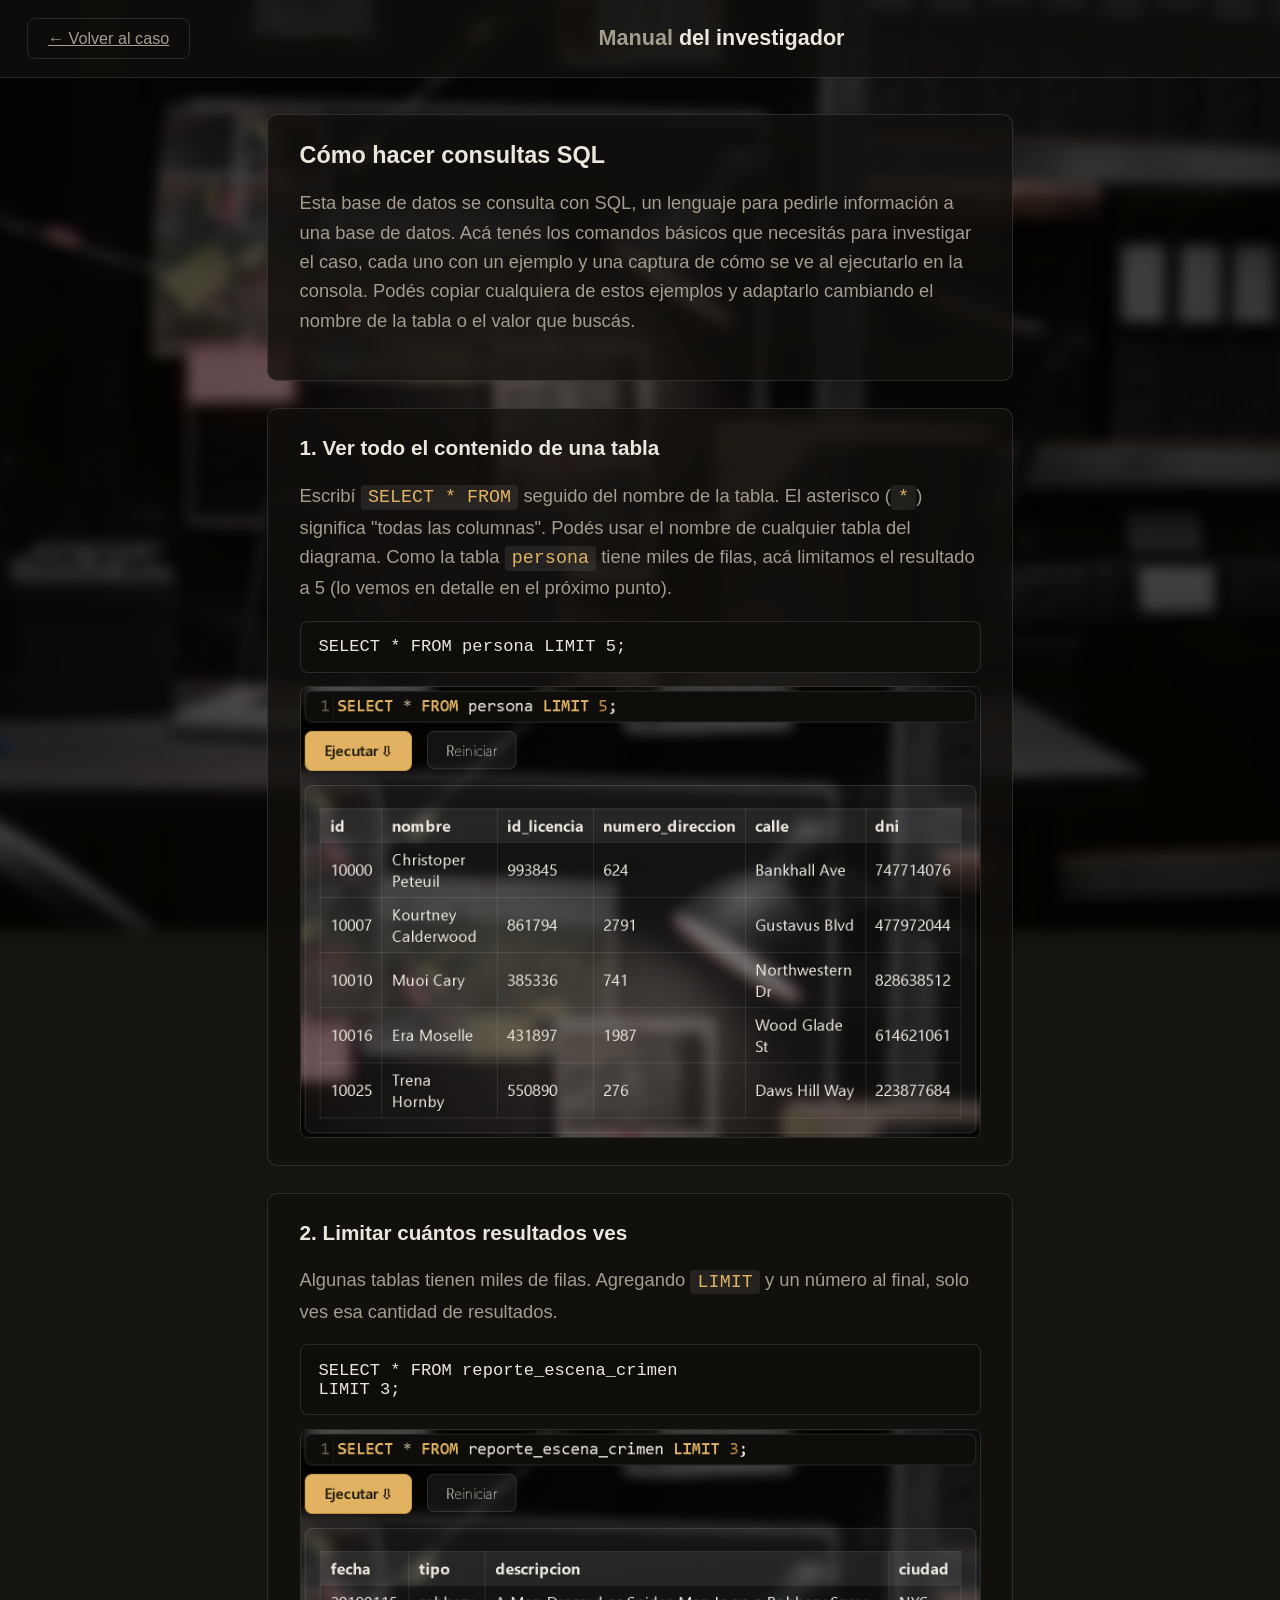
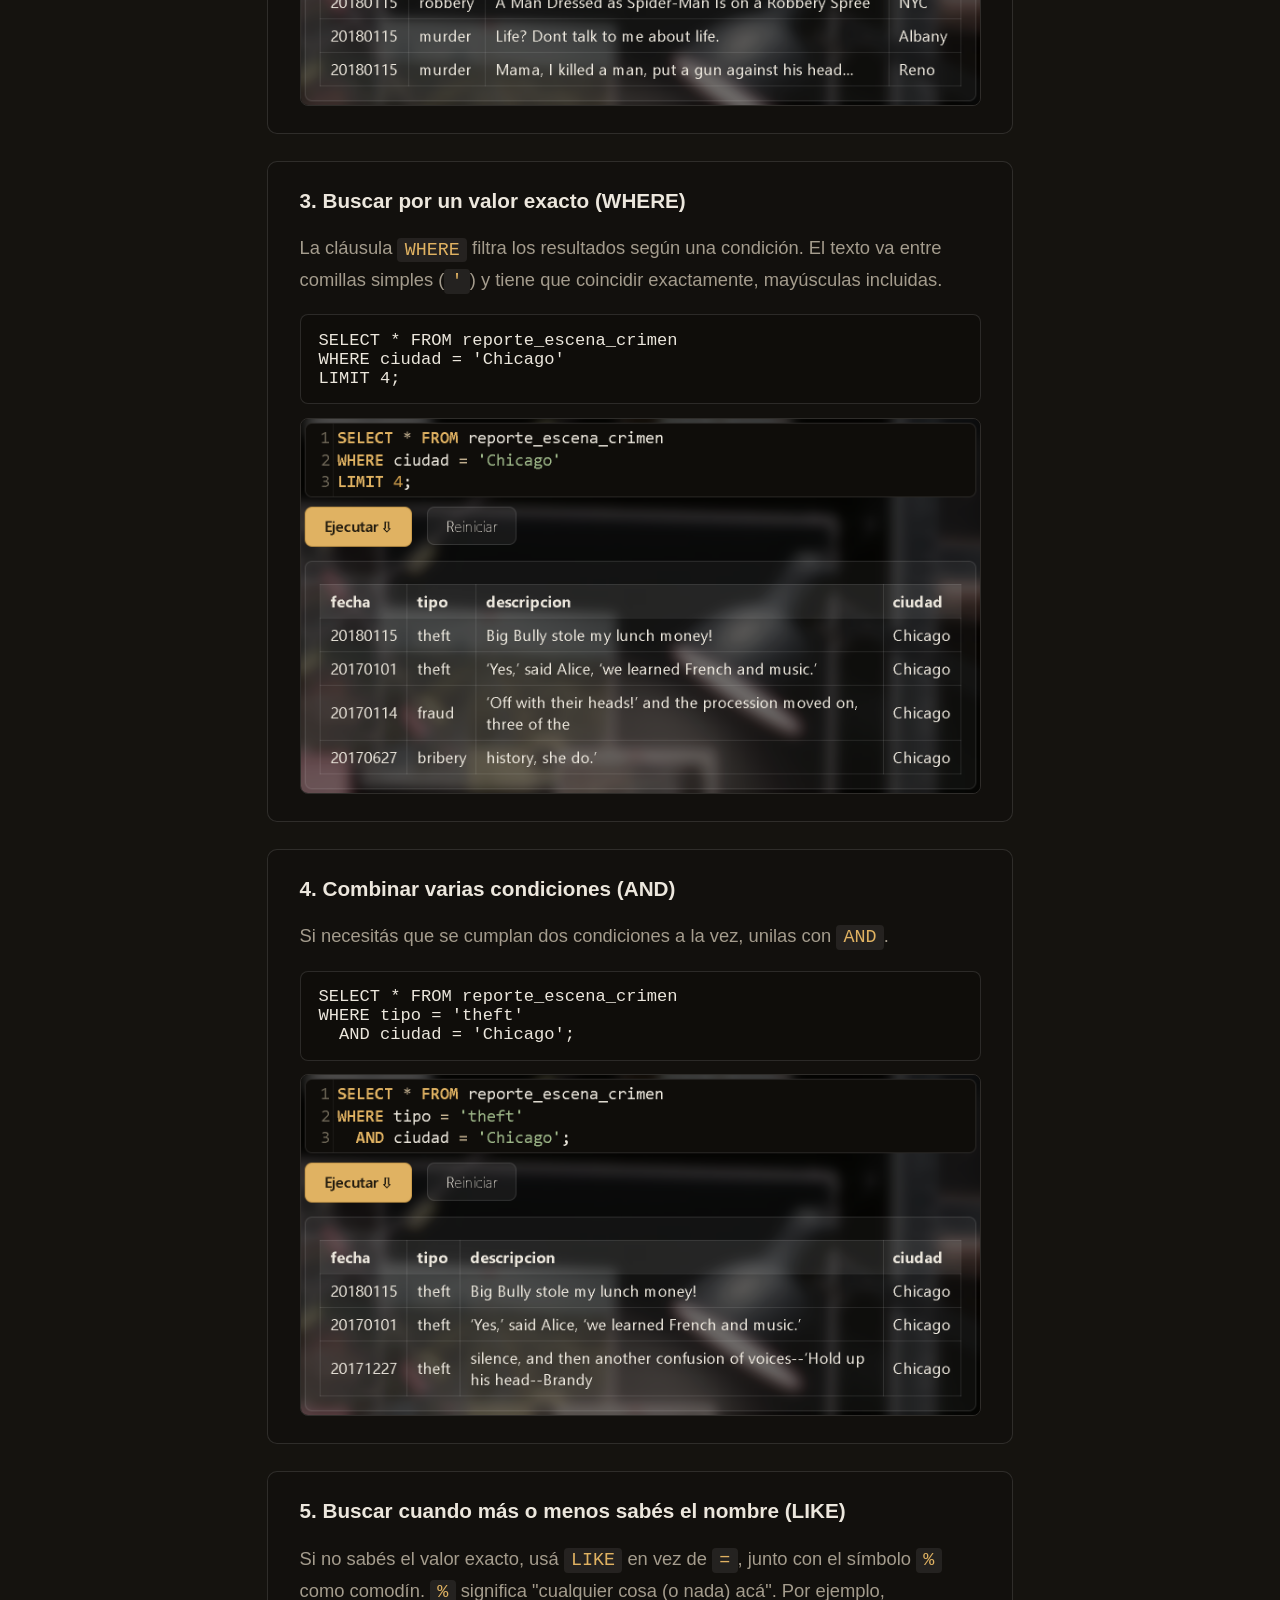
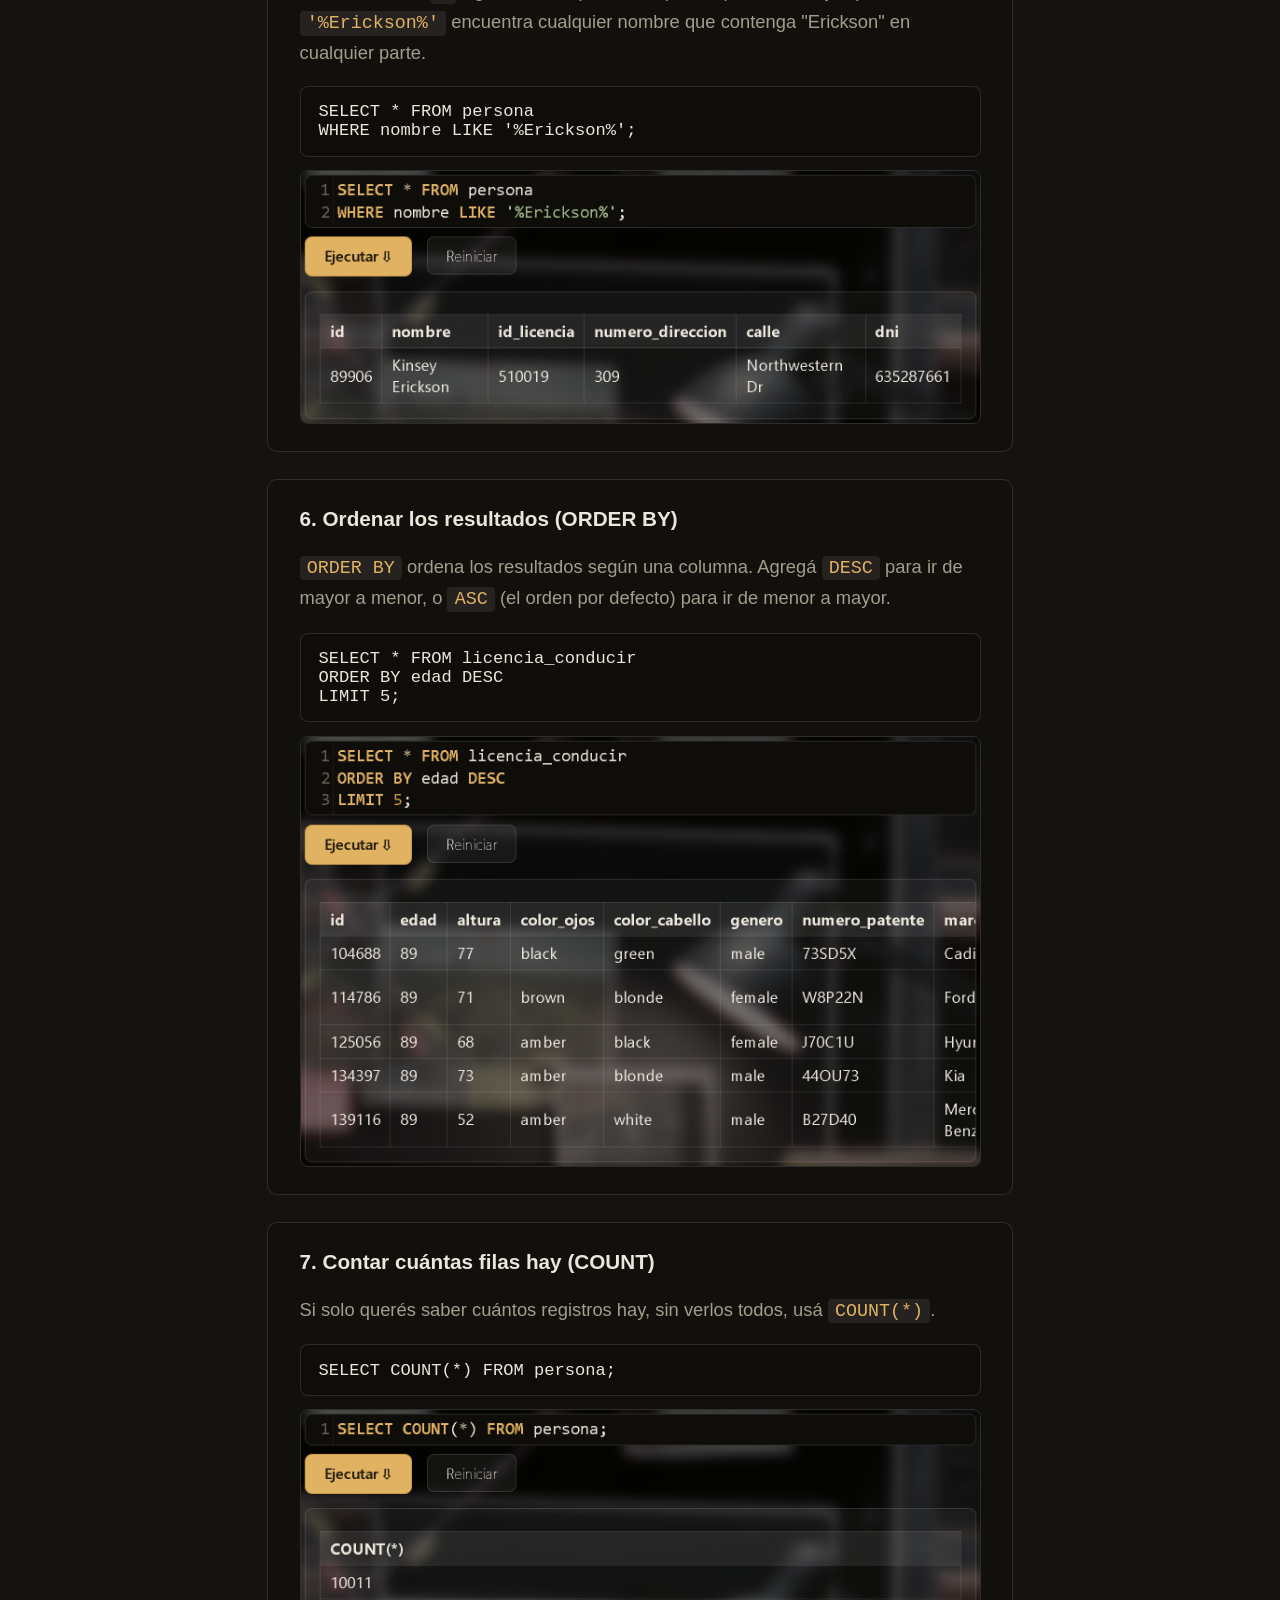
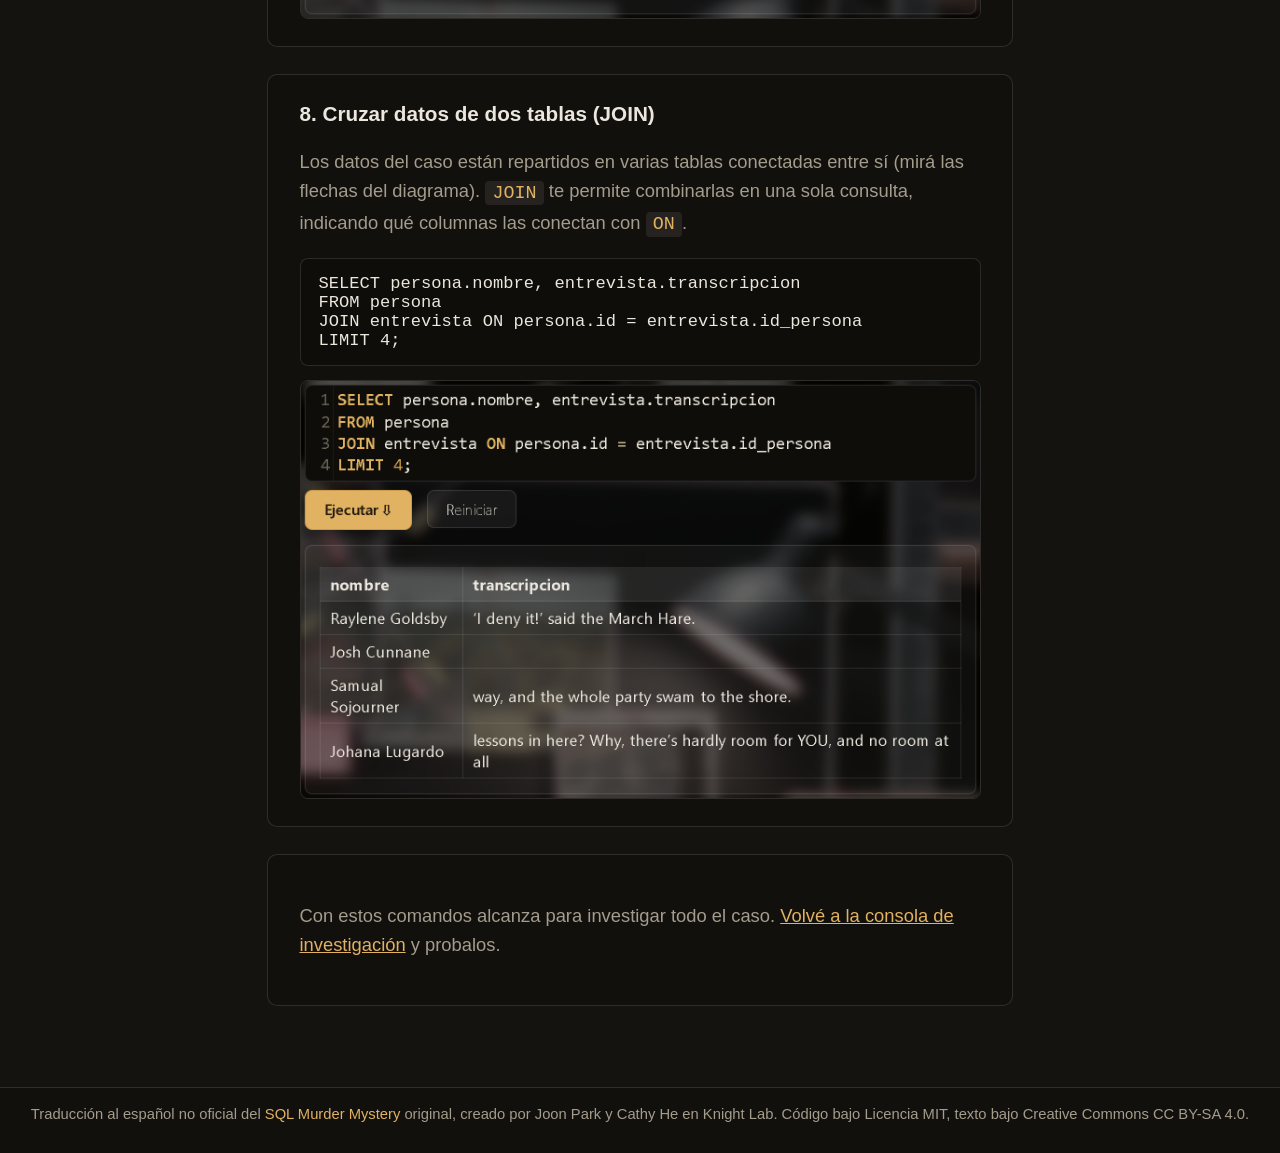
==== manual.html @ 07514778 "Agregar manual del investigador con ejemplos de SQL Nueva pagina manual.html con 8 lecciones basicas" ====
<!DOCTYPE HTML>
<html lang="es">

<head>
    <meta charset="UTF-8">
    <meta name="viewport" content="width=device-width, initial-scale=1">

    <title>Manual del investigador — El Misterio del Asesinato en SQL</title>
    <meta name="description" content="Guía simple de consultas SQL para investigar el caso, con ejemplos y capturas de cada una.">

    <link rel="stylesheet" href="css/main.css" />
    <link rel="stylesheet" href="css/theme.css" />
</head>

<body>

    <header class="case-header">
        <a href="index.html" class="btn btn-ghost">← Volver al caso</a>
        <h1>Manual <span>del investigador</span></h1>
        <span></span>
    </header>

    <main class="manual">
        <section class="manual-intro">
            <h2>Cómo hacer consultas SQL</h2>
            <p>
                Esta base de datos se consulta con SQL, un lenguaje para pedirle información a una base de datos.
                Acá tenés los comandos básicos que necesitás para investigar el caso, cada uno con un ejemplo
                y una captura de cómo se ve al ejecutarlo en la consola. Podés copiar cualquiera de estos
                ejemplos y adaptarlo cambiando el nombre de la tabla o el valor que buscás.
            </p>
        </section>

        <section class="lesson">
            <h3>1. Ver todo el contenido de una tabla</h3>
            <p>Escribí <code>SELECT * FROM</code> seguido del nombre de la tabla. El asterisco (<code>*</code>) significa "todas las columnas". Podés usar el nombre de cualquier tabla del diagrama. Como la tabla <code>persona</code> tiene miles de filas, acá limitamos el resultado a 5 (lo vemos en detalle en el próximo punto).</p>
            <pre class="lesson-code">SELECT * FROM persona LIMIT 5;</pre>
            <img class="lesson-img" src="manual-img/select-all.png" alt="Resultado de SELECT * FROM persona, mostrando todas las columnas de la tabla persona">
        </section>

        <section class="lesson">
            <h3>2. Limitar cuántos resultados ves</h3>
            <p>Algunas tablas tienen miles de filas. Agregando <code>LIMIT</code> y un número al final, solo ves esa cantidad de resultados.</p>
            <pre class="lesson-code">SELECT * FROM reporte_escena_crimen
LIMIT 3;</pre>
            <img class="lesson-img" src="manual-img/limit.png" alt="Resultado de una consulta con LIMIT 3, mostrando solo tres filas">
        </section>

        <section class="lesson">
            <h3>3. Buscar por un valor exacto (WHERE)</h3>
            <p>La cláusula <code>WHERE</code> filtra los resultados según una condición. El texto va entre comillas simples (<code>'</code>) y tiene que coincidir exactamente, mayúsculas incluidas.</p>
            <pre class="lesson-code">SELECT * FROM reporte_escena_crimen
WHERE ciudad = 'Chicago'
LIMIT 4;</pre>
            <img class="lesson-img" src="manual-img/where.png" alt="Resultado de una consulta con WHERE ciudad = 'Chicago'">
        </section>

        <section class="lesson">
            <h3>4. Combinar varias condiciones (AND)</h3>
            <p>Si necesitás que se cumplan dos condiciones a la vez, unilas con <code>AND</code>.</p>
            <pre class="lesson-code">SELECT * FROM reporte_escena_crimen
WHERE tipo = 'theft'
  AND ciudad = 'Chicago';</pre>
            <img class="lesson-img" src="manual-img/and.png" alt="Resultado de una consulta combinando dos condiciones con AND">
        </section>

        <section class="lesson">
            <h3>5. Buscar cuando más o menos sabés el nombre (LIKE)</h3>
            <p>Si no sabés el valor exacto, usá <code>LIKE</code> en vez de <code>=</code>, junto con el símbolo <code>%</code> como comodín. <code>%</code> significa "cualquier cosa (o nada) acá". Por ejemplo, <code>'%Erickson%'</code> encuentra cualquier nombre que contenga "Erickson" en cualquier parte.</p>
            <pre class="lesson-code">SELECT * FROM persona
WHERE nombre LIKE '%Erickson%';</pre>
            <img class="lesson-img" src="manual-img/like.png" alt="Resultado de una búsqueda aproximada con LIKE y el comodín %">
        </section>

        <section class="lesson">
            <h3>6. Ordenar los resultados (ORDER BY)</h3>
            <p><code>ORDER BY</code> ordena los resultados según una columna. Agregá <code>DESC</code> para ir de mayor a menor, o <code>ASC</code> (el orden por defecto) para ir de menor a mayor.</p>
            <pre class="lesson-code">SELECT * FROM licencia_conducir
ORDER BY edad DESC
LIMIT 5;</pre>
            <img class="lesson-img" src="manual-img/orderby.png" alt="Resultado de una consulta ordenada con ORDER BY edad DESC">
        </section>

        <section class="lesson">
            <h3>7. Contar cuántas filas hay (COUNT)</h3>
            <p>Si solo querés saber cuántos registros hay, sin verlos todos, usá <code>COUNT(*)</code>.</p>
            <pre class="lesson-code">SELECT COUNT(*) FROM persona;</pre>
            <img class="lesson-img" src="manual-img/count.png" alt="Resultado de SELECT COUNT(*) FROM persona, mostrando el total de filas">
        </section>

        <section class="lesson">
            <h3>8. Cruzar datos de dos tablas (JOIN)</h3>
            <p>Los datos del caso están repartidos en varias tablas conectadas entre sí (mirá las flechas del diagrama). <code>JOIN</code> te permite combinarlas en una sola consulta, indicando qué columnas las conectan con <code>ON</code>.</p>
            <pre class="lesson-code">SELECT persona.nombre, entrevista.transcripcion
FROM persona
JOIN entrevista ON persona.id = entrevista.id_persona
LIMIT 4;</pre>
            <img class="lesson-img" src="manual-img/join.png" alt="Resultado de un JOIN entre persona y entrevista">
        </section>

        <section class="manual-intro">
            <p>Con estos comandos alcanza para investigar todo el caso. <a href="index.html">Volvé a la consola de investigación</a> y probalos.</p>
        </section>
    </main>

    <footer class="case-footer">
        <span>
            Traducción al español no oficial del <a href="https://github.com/NUKnightLab/sql-mysteries">SQL Murder Mystery</a> original, creado por Joon Park y Cathy He en Knight Lab. Código bajo Licencia MIT, texto bajo Creative Commons CC BY-SA 4.0.
        </span>
    </footer>

</body>

</html>
---- css/main.css ----
/* datatable */

.datatable {
    border: solid 1px grey;
    border-collapse: collapse;
    font-size: 16px;
}

.datatable thead,
td {
    padding: 3px;
    border: solid 1px grey;
}

.datatable thead {
    background: lightgrey;
    font-weight: bold;
}


/* sql quiz component */

sql-quiz .sqlQuizHomeDiv {
    margin: 1em 0em;
    background: #f9f9f9;
    padding: 6px;
    border-radius: 6px;
    font-weight: 200;
}

sql-quiz .sqlQuizTitle {
    font-weight: 700;
}

sql-quiz .sqlQuizDescription {}

sql-quiz .sqlQuizInputArea {
    line-height: 130%;
    min-width: 100%;
}

sql-quiz .sqlQuizInputArea .sqlOption {
    min-width: 100%;
    margin: 0.5em 0em;
}

sql-quiz input[type=checkbox] {
    transform: scale(1.5);
    float: left;
}

sql-quiz .sqlOption .optionText {
    display: table;
}

sql-quiz .sqlOption .hintSpan {
    /*when revealed, display: table-row;*/
    display: none;
    color: blue;
    font-weight: 200;
}

sql-quiz .sqlQuizInputArea input {
    margin-right: 1em;
    background: none;
    border-radius: 4px;
    font-size: 0.8em;
    font-weight: 200;
}

sql-quiz .sqlQuizOutputArea .returnOkay {
    margin-top: 0.5em;
}


/* sql exercise component */

sql-exercise .sqlExHomeDiv {
    margin: 1em 0em;
    font-family: Roboto, sans-serif;
    background: #f9f9f9;
    padding: 6px;
    border-radius: 6px;
}

sql-exercise .sqlExQuestion {
    font-weight: 700;
}

sql-exercise .sqlExComment {
    font-weight: 200;
}

sql-exercise form {
    display: block;
}

sql-exercise .sqlExInputArea {
    line-height: 130%;
    min-width: 100%;
}

sql-exercise .sqlExOutputArea {
    max-width: 52rem;
    overflow: auto;
    background: #f9f9f9;
}

sql-exercise .sqlExOutputArea .returnOkay {
    margin-top: 0.5em;
}

sql-exercise .sqlExOutputArea .returnError {
    margin-top: 0.5em;
    color: red;
}

sql-exercise .CodeMirror {
    margin: 0.5em 0em;
}

sql-exercise .sqlExInputArea input {
    margin-right: 1em;
    background: none;
    border-radius: 4px;
    font-size: 0.8em;
    font-weight: 200;
}

#experienced-schema {
    display: none;
}

#experienced-schema.show {
    display: block;
}
---- css/theme.css ----
/* ==========================================================
   El Misterio del Asesinato en SQL — tema neutro / escritorio
   ========================================================== */

:root {
    --bg: #15130f;
    --panel-bg: rgba(18, 16, 13, 0.78);
    --panel-border: rgba(255, 255, 255, 0.12);
    --accent: #c99a4a;
    --accent-strong: #e0b262;
    --danger: #b5544a;
    --danger-strong: #cf6157;
    --text: #ece7dd;
    --text-dim: #a49c8d;
}

* { box-sizing: border-box; }

html {
    font-size: 18px;
}

html, body {
    margin: 0;
    padding: 0;
    min-height: 100%;
    color: var(--text);
    font-family: -apple-system, "Segoe UI", Roboto, sans-serif;
}

body {
    background: var(--bg);
    position: relative;
}

body::before {
    content: "";
    position: fixed;
    inset: -30px;
    background: url("../desk-bg.jpg") center / cover no-repeat;
    filter: blur(7px) brightness(0.45) saturate(0.9);
    z-index: -1;
}

.hidden { display: none !important; }

/* ---------- Landing ---------- */

#landing {
    min-height: 100vh;
    display: flex;
    align-items: center;
    justify-content: center;
    padding: 3rem 1.25rem;
}

.landing-card {
    max-width: 620px;
    text-align: center;
    background: var(--panel-bg);
    border: 1px solid var(--panel-border);
    border-radius: 14px;
    padding: 2.5rem 2.25rem;
    box-shadow: 0 20px 60px rgba(0, 0, 0, 0.45);
}

.landing-img {
    max-width: 220px;
    width: 100%;
    border-radius: 10px;
    margin-bottom: 1.5rem;
}

.landing-title {
    font-size: 2rem;
    font-weight: 700;
    line-height: 1.3;
    color: var(--text);
    margin: 0 0 0.6rem;
}

.landing-tagline {
    color: var(--accent-strong);
    font-size: 1.15rem;
    margin: 0 0 1.5rem;
}

.landing-text {
    color: var(--text-dim);
    line-height: 1.65;
    margin: 0 0 2rem;
    font-size: 1.05rem;
}

.landing-text strong {
    color: var(--text);
    font-weight: 600;
}

.landing-manual-link {
    margin: 1rem 0 0;
    font-size: 0.9rem;
}

.landing-manual-link a {
    color: var(--text-dim);
}

.landing-manual-link a:hover {
    color: var(--accent-strong);
}

/* ---------- Buttons ---------- */

.btn {
    font-family: inherit;
    font-size: 1rem;
    background: rgba(255, 255, 255, 0.06);
    border: 1px solid var(--panel-border);
    color: var(--text);
    padding: 0.7rem 1.4rem;
    border-radius: 8px;
    cursor: pointer;
    transition: background 0.15s ease, border-color 0.15s ease;
}

.btn:hover {
    background: rgba(255, 255, 255, 0.11);
    border-color: rgba(255, 255, 255, 0.25);
}

.btn-primary {
    background: var(--accent);
    border-color: var(--accent);
    color: #211a0e;
    font-weight: 600;
}

.btn-primary:hover {
    background: var(--accent-strong);
    border-color: var(--accent-strong);
}

.btn-danger {
    background: var(--danger);
    border-color: var(--danger);
    color: #241110;
    font-weight: 600;
}

.btn-danger:hover {
    background: var(--danger-strong);
    border-color: var(--danger-strong);
}

.btn-ghost {
    background: transparent;
    color: var(--text-dim);
}

.btn-ghost:hover {
    color: var(--text);
    background: rgba(255, 255, 255, 0.06);
}

.btn:disabled {
    opacity: 0.45;
    cursor: not-allowed;
}

/* ---------- Workspace layout ---------- */

#workspace {
    display: flex;
    flex-direction: column;
    min-height: 100vh;
}

.case-header {
    display: flex;
    align-items: center;
    justify-content: space-between;
    gap: 1rem;
    flex-wrap: wrap;
    padding: 1rem 1.5rem;
    background: var(--panel-bg);
    border-bottom: 1px solid var(--panel-border);
}

.case-header h1 {
    font-size: 1.2rem;
    font-weight: 600;
    color: var(--text-dim);
    margin: 0;
}

.case-header h1 span {
    color: var(--text);
}

.case-header .btn {
    padding: 0.55rem 1.1rem;
    font-size: 0.9rem;
}

.case-header-actions {
    display: flex;
    gap: 0.75rem;
    flex-wrap: wrap;
}

/* ---------- Two-panel layout: diagram + query console ---------- */

.panels {
    flex: 1;
    display: flex;
    align-items: stretch;
    gap: 1.25rem;
    padding: 1.25rem 1.5rem;
    min-height: 0;
}

.panel {
    background: var(--panel-bg);
    border: 1px solid var(--panel-border);
    border-radius: 10px;
    padding: 1.25rem;
    display: flex;
    flex-direction: column;
    min-height: 0;
}

.db-panel h2,
.db-panel .panel-hint {
    text-shadow: 0 1px 4px rgba(0, 0, 0, 0.8);
}

.panel h2 {
    font-size: 1.05rem;
    font-weight: 600;
    color: var(--text);
    margin: 0 0 0.5rem;
}

.panel-hint {
    color: var(--text-dim);
    font-size: 0.9rem;
    margin: 0 0 0.85rem;
}

.db-panel {
    display: flex;
    flex-direction: column;
    min-height: 0;
    flex: 1.15;
    min-width: 0;
    padding: 0.25rem 0;
}

.query-panel {
    flex: 1;
    min-width: 0;
    overflow-y: auto;
}

.diagram-scroll {
    flex: 1;
    min-height: 0;
    overflow: auto;
    border-radius: 8px;
    background: #ffffff;
}

#schema-diagram {
    display: block;
    min-width: 820px;
    width: 100%;
    height: auto;
}

.loading {
    color: var(--text-dim);
    font-size: 0.9rem;
}

/* ---------- sql-exercise component overrides ---------- */

sql-exercise .sqlExHomeDiv {
    background: transparent;
    padding: 0;
    margin: 0;
    font-family: inherit;
}

sql-exercise .sqlExComment {
    color: var(--text-dim);
    font-size: 0.92rem;
}

sql-exercise .sqlExOutputArea {
    background: rgba(255, 255, 255, 0.04);
    border: 1px solid var(--panel-border);
    border-radius: 8px;
    padding: 0.85rem;
    margin-top: 0.85rem;
    max-width: 100%;
    font-size: 0.95rem;
    color: var(--text);
}

sql-exercise .sqlExOutputArea .returnOkay { color: var(--text); }
sql-exercise .sqlExOutputArea .returnError { color: var(--danger-strong); }

sql-exercise .sqlExInputArea input[type="submit"],
sql-exercise .sqlExInputArea input[type="button"] {
    font-family: inherit;
    background: rgba(255, 255, 255, 0.06);
    border: 1px solid var(--panel-border);
    color: var(--text);
    padding: 0.5rem 1.1rem;
    border-radius: 8px;
    cursor: pointer;
    font-size: 0.9rem;
}

sql-exercise .sqlExInputArea input[type="submit"] {
    background: var(--accent);
    border-color: var(--accent);
    color: #211a0e;
    font-weight: 600;
}

sql-exercise .sqlExInputArea input[type="submit"]:hover {
    background: var(--accent-strong);
}

sql-exercise .sqlExInputArea input[type="button"]:hover {
    background: rgba(255, 255, 255, 0.11);
}

sql-exercise .sqlExInputArea input:disabled {
    opacity: 0.4;
    cursor: not-allowed;
}

/* ---------- data tables ---------- */

.datatable {
    border-color: rgba(255, 255, 255, 0.15);
    font-size: 0.92rem;
    color: var(--text);
    border-collapse: collapse;
    width: 100%;
}

.datatable thead {
    background: rgba(255, 255, 255, 0.08);
    color: var(--text);
}

.datatable td, .datatable th {
    border-color: rgba(255, 255, 255, 0.1);
    padding: 6px 10px;
}

/* ---------- CodeMirror theme ---------- */

.cm-s-neon.CodeMirror {
    background: #0f0d0a;
    color: #ece7dd;
    border: 1px solid var(--panel-border);
    border-radius: 8px;
    font-size: 1.02rem;
}

.cm-s-neon .CodeMirror-gutters {
    background: #0f0d0a;
    border-right: 1px solid rgba(255, 255, 255, 0.06);
}

.cm-s-neon .CodeMirror-linenumber { color: #6b6455; }
.cm-s-neon .CodeMirror-cursor { border-left: 1px solid var(--accent); }
.cm-s-neon div.CodeMirror-selected { background: rgba(201, 154, 74, 0.2); }
.cm-s-neon span.cm-keyword { color: var(--accent-strong); font-weight: bold; }
.cm-s-neon span.cm-string { color: #9fb98a; }
.cm-s-neon span.cm-number, .cm-s-neon span.cm-atom { color: #c99a4a; }
.cm-s-neon span.cm-builtin { color: #cbb896; }
.cm-s-neon span.cm-variable { color: #ece7dd; }
.cm-s-neon span.cm-comment { color: #6b6455; font-style: italic; }
.cm-s-neon span.cm-operator { color: #cbb896; }
.cm-s-neon .CodeMirror-activeline-background { background: rgba(255, 255, 255, 0.04); }
.cm-s-neon .CodeMirror-matchingbracket { outline: 1px solid var(--accent); color: var(--accent) !important; }

/* ---------- Accusation modal ---------- */

.modal-overlay {
    position: fixed;
    inset: 0;
    background: rgba(0, 0, 0, 0.6);
    display: flex;
    align-items: center;
    justify-content: center;
    z-index: 1000;
    padding: 1rem;
}

.modal-box {
    position: relative;
    background: var(--panel-bg);
    border: 1px solid var(--panel-border);
    border-radius: 12px;
    padding: 2.25rem;
    max-width: 460px;
    width: 100%;
    max-height: 90vh;
    overflow-y: auto;
    box-shadow: 0 20px 60px rgba(0, 0, 0, 0.5);
}

@keyframes twistShake {
    0% { transform: translateX(0); }
    20% { transform: translateX(-6px); }
    40% { transform: translateX(5px); }
    60% { transform: translateX(-4px); }
    80% { transform: translateX(2px); }
    100% { transform: translateX(0); }
}

.modal-box.twist-flash {
    animation: twistShake 0.5s ease;
    border-color: var(--accent);
}

.modal-box h2 {
    color: var(--text);
    font-size: 1.5rem;
    margin-top: 0;
}

.modal-box p {
    color: var(--text-dim);
    font-size: 1.05rem;
    line-height: 1.5;
}

.modal-close {
    position: absolute;
    top: 0.85rem;
    right: 0.85rem;
    background: none;
    border: none;
    color: var(--text-dim);
    font-size: 1.3rem;
    cursor: pointer;
}

.modal-close:hover { color: var(--text); }

#accuse-input {
    width: 100%;
    background: rgba(255, 255, 255, 0.05);
    border: 1px solid var(--panel-border);
    color: var(--text);
    padding: 0.65rem 0.8rem;
    border-radius: 8px;
    font-family: inherit;
    font-size: 1.05rem;
    margin-bottom: 1rem;
}

#accuse-input:focus {
    outline: none;
    border-color: var(--accent);
}

#accuse-result { margin-top: 1.25rem; text-align: center; font-size: 1.15rem; line-height: 1.5; }

.case-closed {
    font-weight: 700;
    font-size: 1.7rem;
    color: var(--danger-strong);
    letter-spacing: 2px;
    transform: rotate(-3deg);
    border: 3px solid var(--danger-strong);
    display: inline-block;
    padding: 0.25rem 0.85rem;
    border-radius: 6px;
    margin-bottom: 0.75rem;
}

.accuse-echo { color: var(--text); margin-bottom: 0.5rem; }
.accuse-echo strong { color: var(--accent-strong); }
.accuse-note { color: var(--text-dim); font-size: 0.92rem; }
.accuse-warning { color: var(--danger-strong); font-size: 1.1rem; }
.accuse-success { color: var(--accent-strong); font-size: 1.1rem; margin-bottom: 0.5rem; }

.lives {
    text-align: center;
    font-size: 1.4rem;
    letter-spacing: 0.5rem;
    margin: 0 0 1rem;
    color: var(--panel-border);
}

.lives .life-on { color: var(--danger-strong); }
.lives .life-off { color: rgba(255, 255, 255, 0.18); }

#accuse-reset { width: 100%; margin-top: 0.75rem; }

/* ---------- Footer ---------- */

.case-footer {
    padding: 1rem 1.5rem 1.75rem;
    text-align: center;
    color: var(--text-dim);
    font-size: 0.82rem;
    background: var(--panel-bg);
    border-top: 1px solid var(--panel-border);
}

.case-footer a { color: var(--accent-strong); text-decoration: none; }
.case-footer a:hover { text-decoration: underline; }

/* ---------- Manual page ---------- */

.manual {
    max-width: 800px;
    margin: 0 auto;
    padding: 2rem 1.5rem 3rem;
}

.manual-intro {
    background: var(--panel-bg);
    border: 1px solid var(--panel-border);
    border-radius: 10px;
    padding: 1.5rem 1.75rem;
    margin-bottom: 1.5rem;
}

.manual-intro h2 {
    margin-top: 0;
    font-size: 1.3rem;
}

.manual-intro p, .lesson p {
    color: var(--text-dim);
    line-height: 1.6;
    font-size: 1.02rem;
}

.manual-intro a, .lesson a {
    color: var(--accent-strong);
}

.lesson {
    background: var(--panel-bg);
    border: 1px solid var(--panel-border);
    border-radius: 10px;
    padding: 1.5rem 1.75rem;
    margin-bottom: 1.5rem;
}

.lesson h3 {
    margin-top: 0;
    font-size: 1.15rem;
    color: var(--text);
}

.lesson code {
    background: rgba(255, 255, 255, 0.08);
    padding: 0.1rem 0.4rem;
    border-radius: 4px;
    font-family: "Courier New", monospace;
    color: var(--accent-strong);
}

.lesson-code {
    background: #0f0d0a;
    border: 1px solid var(--panel-border);
    border-radius: 8px;
    padding: 0.85rem 1rem;
    font-family: "Courier New", monospace;
    font-size: 0.95rem;
    color: var(--text);
    overflow-x: auto;
    margin: 0.75rem 0;
}

.lesson-img {
    display: block;
    width: 100%;
    border-radius: 8px;
    border: 1px solid var(--panel-border);
    margin-top: 0.75rem;
}

/* ---------- Responsive ---------- */

@media (max-width: 860px) {
    .landing-title { font-size: 1.5rem; }
    .case-header { justify-content: center; text-align: center; }
    .panels { flex-direction: column; }
    .db-panel { flex: none; height: 45vh; }
    .query-panel { flex: none; }
}
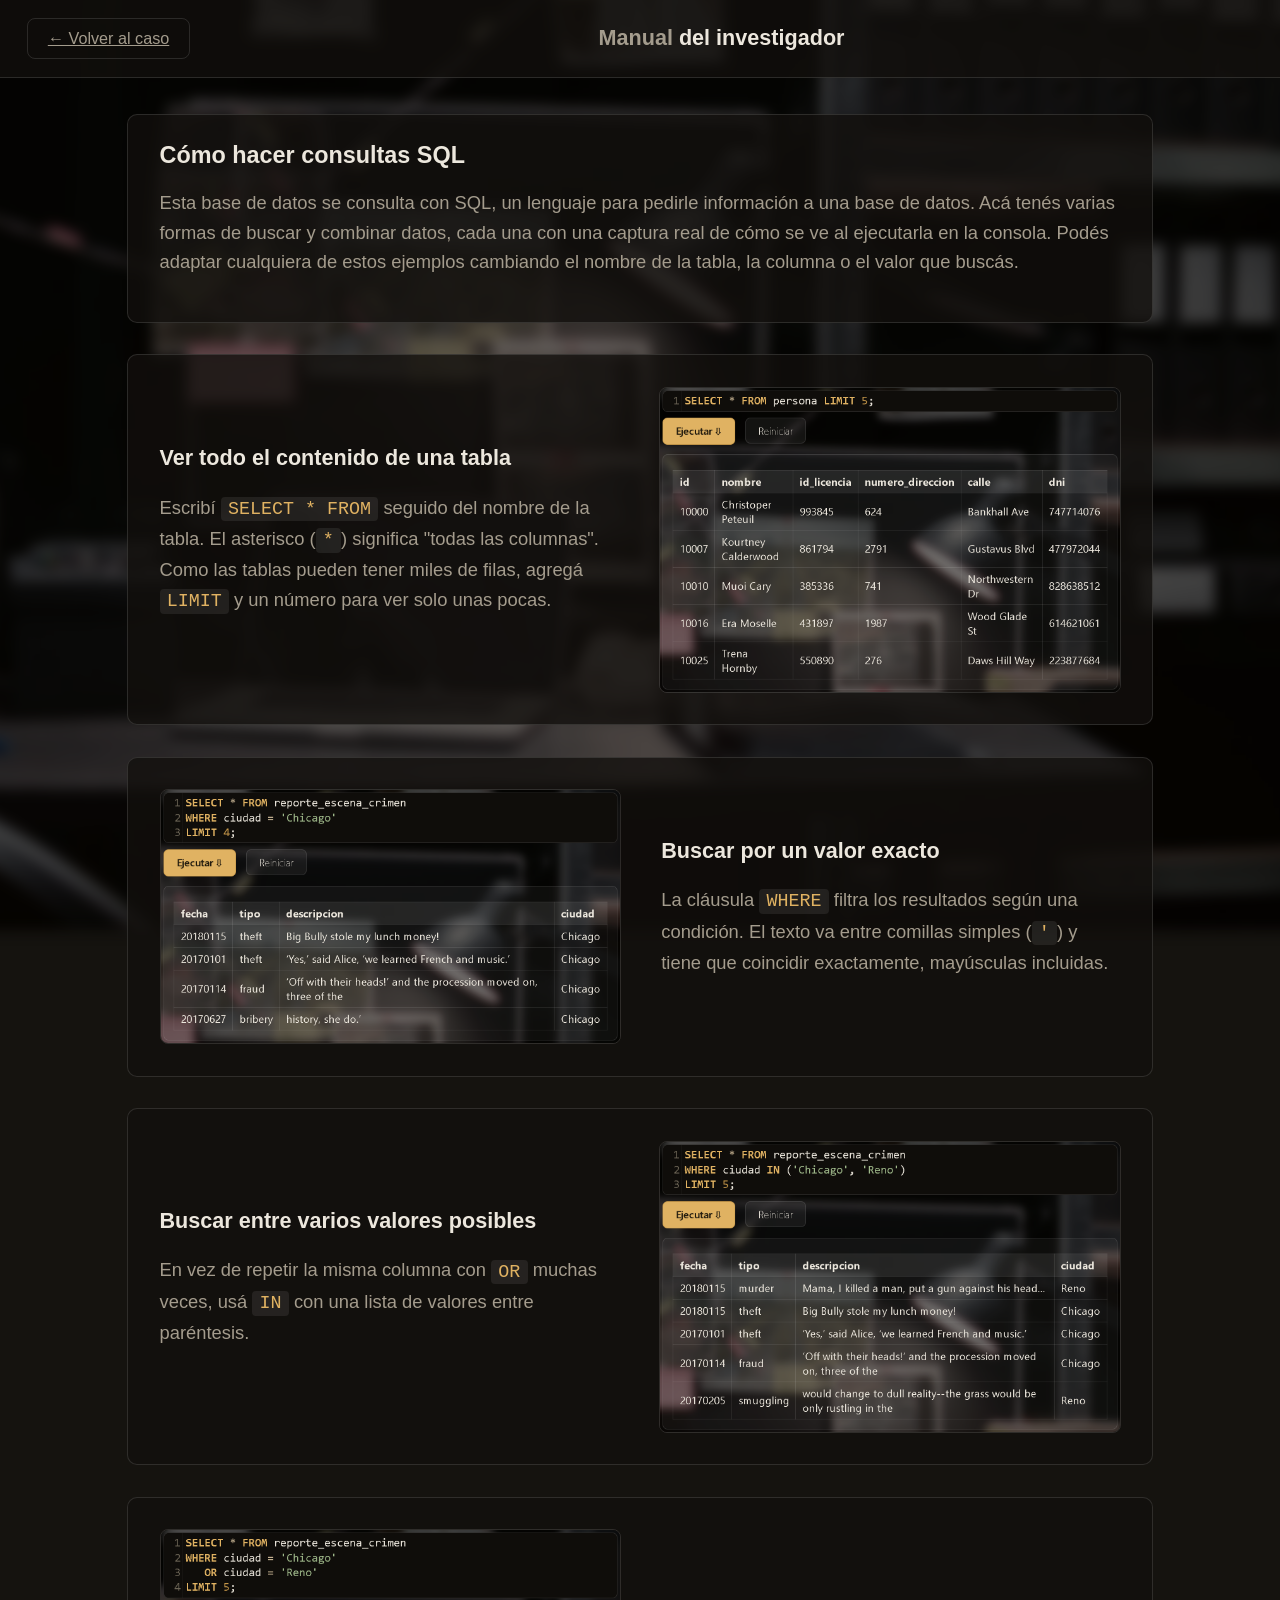
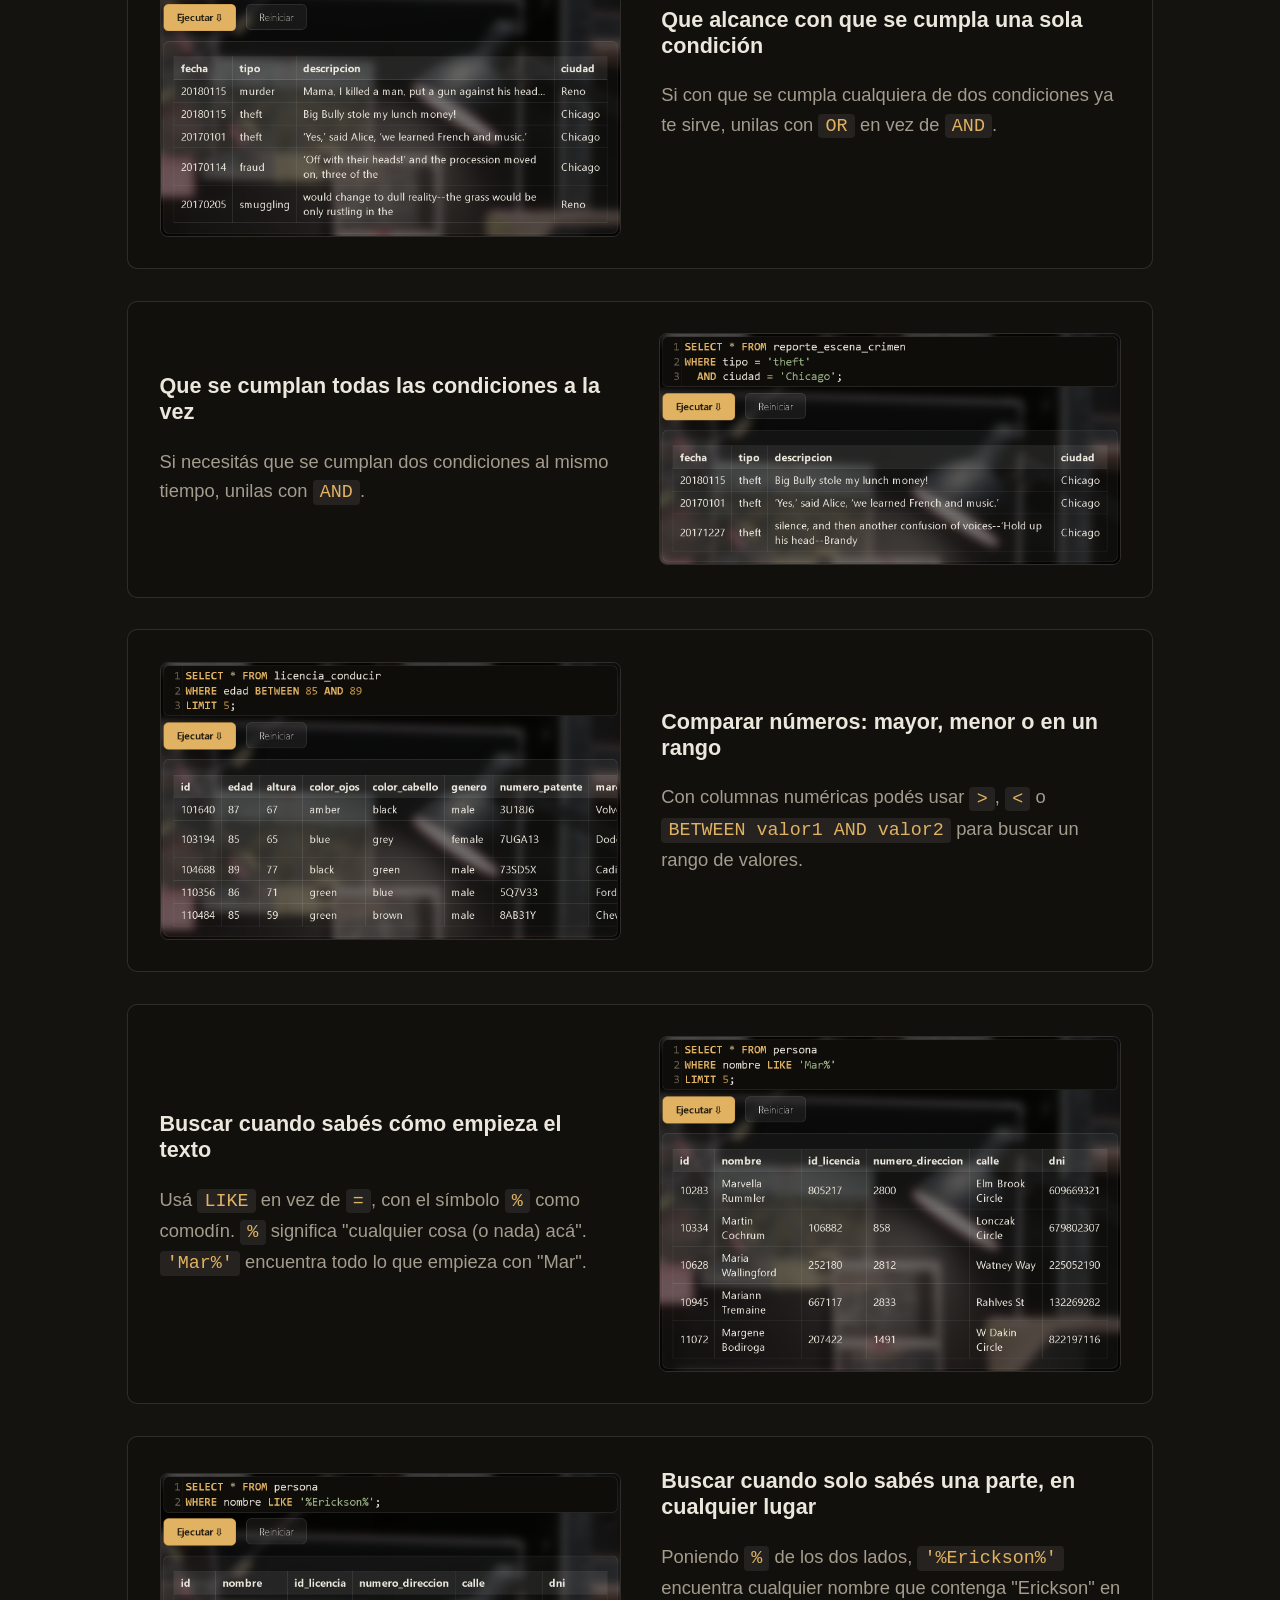
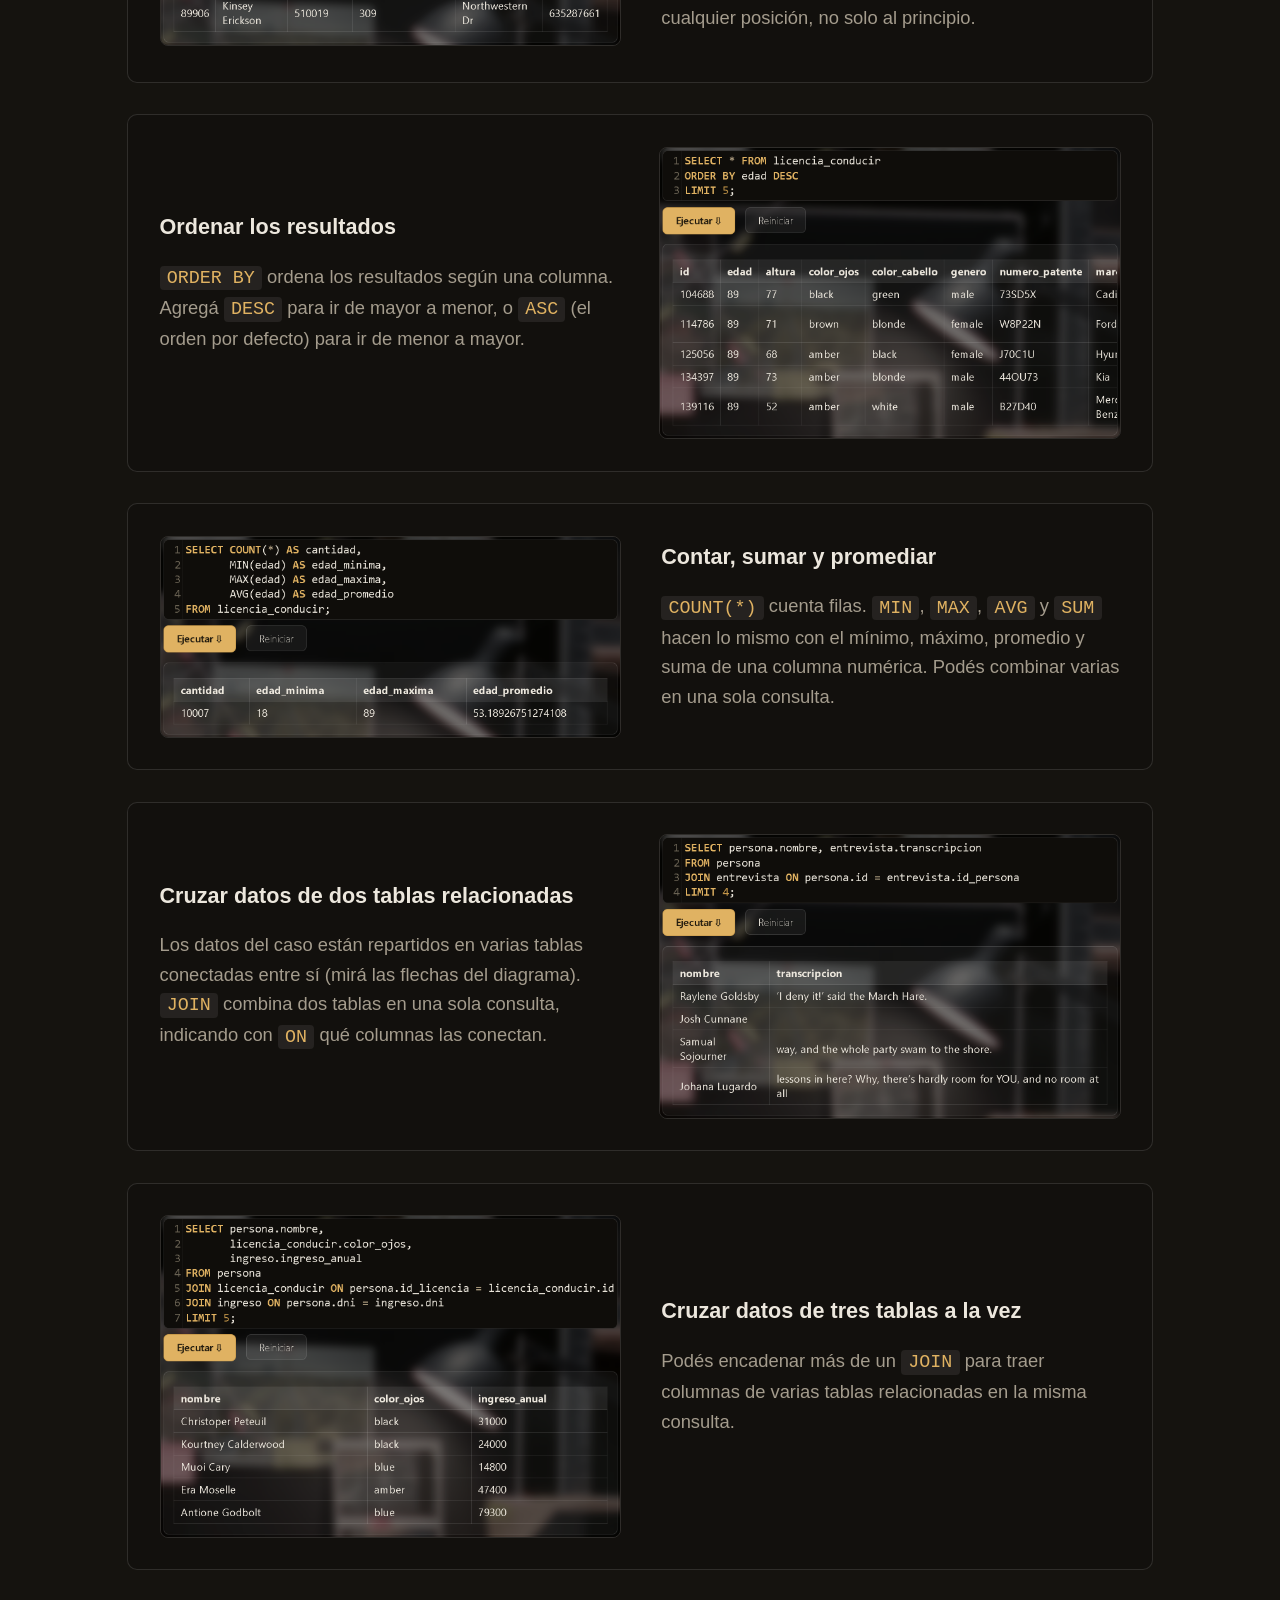
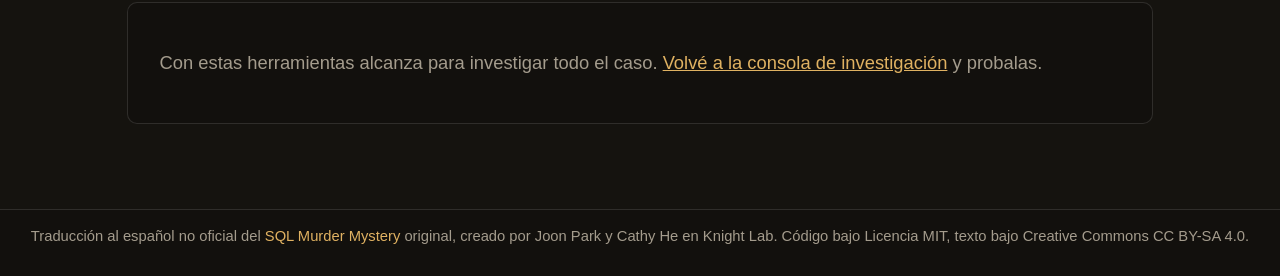
==== commit 9cf6f9c4: "Rediseñar el manual: sin codigo duplicado, mas formas de buscar, layout a dos columnas - Saca el blo" ====
--- a/manual.html
+++ b/manual.html
@@ -25,81 +25,110 @@
             <h2>Cómo hacer consultas SQL</h2>
             <p>
                 Esta base de datos se consulta con SQL, un lenguaje para pedirle información a una base de datos.
-                Acá tenés los comandos básicos que necesitás para investigar el caso, cada uno con un ejemplo
-                y una captura de cómo se ve al ejecutarlo en la consola. Podés copiar cualquiera de estos
-                ejemplos y adaptarlo cambiando el nombre de la tabla o el valor que buscás.
+                Acá tenés varias formas de buscar y combinar datos, cada una con una captura real de cómo se ve
+                al ejecutarla en la consola. Podés adaptar cualquiera de estos ejemplos cambiando el nombre de la
+                tabla, la columna o el valor que buscás.
             </p>
         </section>
 
         <section class="lesson">
-            <h3>1. Ver todo el contenido de una tabla</h3>
-            <p>Escribí <code>SELECT * FROM</code> seguido del nombre de la tabla. El asterisco (<code>*</code>) significa "todas las columnas". Podés usar el nombre de cualquier tabla del diagrama. Como la tabla <code>persona</code> tiene miles de filas, acá limitamos el resultado a 5 (lo vemos en detalle en el próximo punto).</p>
-            <pre class="lesson-code">SELECT * FROM persona LIMIT 5;</pre>
-            <img class="lesson-img" src="manual-img/select-all.png" alt="Resultado de SELECT * FROM persona, mostrando todas las columnas de la tabla persona">
+            <div class="lesson-text">
+                <h3>Ver todo el contenido de una tabla</h3>
+                <p>Escribí <code>SELECT * FROM</code> seguido del nombre de la tabla. El asterisco (<code>*</code>) significa "todas las columnas". Como las tablas pueden tener miles de filas, agregá <code>LIMIT</code> y un número para ver solo unas pocas.</p>
+            </div>
+            <img class="lesson-img" src="manual-img/select-all.png" alt="Resultado de SELECT * FROM persona LIMIT 5, mostrando todas las columnas de la tabla persona">
         </section>
 
-        <section class="lesson">
-            <h3>2. Limitar cuántos resultados ves</h3>
-            <p>Algunas tablas tienen miles de filas. Agregando <code>LIMIT</code> y un número al final, solo ves esa cantidad de resultados.</p>
-            <pre class="lesson-code">SELECT * FROM reporte_escena_crimen
-LIMIT 3;</pre>
-            <img class="lesson-img" src="manual-img/limit.png" alt="Resultado de una consulta con LIMIT 3, mostrando solo tres filas">
-        </section>
-
-        <section class="lesson">
-            <h3>3. Buscar por un valor exacto (WHERE)</h3>
-            <p>La cláusula <code>WHERE</code> filtra los resultados según una condición. El texto va entre comillas simples (<code>'</code>) y tiene que coincidir exactamente, mayúsculas incluidas.</p>
-            <pre class="lesson-code">SELECT * FROM reporte_escena_crimen
-WHERE ciudad = 'Chicago'
-LIMIT 4;</pre>
+        <section class="lesson reverse">
+            <div class="lesson-text">
+                <h3>Buscar por un valor exacto</h3>
+                <p>La cláusula <code>WHERE</code> filtra los resultados según una condición. El texto va entre comillas simples (<code>'</code>) y tiene que coincidir exactamente, mayúsculas incluidas.</p>
+            </div>
             <img class="lesson-img" src="manual-img/where.png" alt="Resultado de una consulta con WHERE ciudad = 'Chicago'">
         </section>
 
         <section class="lesson">
-            <h3>4. Combinar varias condiciones (AND)</h3>
-            <p>Si necesitás que se cumplan dos condiciones a la vez, unilas con <code>AND</code>.</p>
-            <pre class="lesson-code">SELECT * FROM reporte_escena_crimen
-WHERE tipo = 'theft'
-  AND ciudad = 'Chicago';</pre>
+            <div class="lesson-text">
+                <h3>Buscar entre varios valores posibles</h3>
+                <p>En vez de repetir la misma columna con <code>OR</code> muchas veces, usá <code>IN</code> con una lista de valores entre paréntesis.</p>
+            </div>
+            <img class="lesson-img" src="manual-img/in.png" alt="Resultado de una consulta con WHERE ciudad IN ('Chicago', 'Reno')">
+        </section>
+
+        <section class="lesson reverse">
+            <div class="lesson-text">
+                <h3>Que alcance con que se cumpla una sola condición</h3>
+                <p>Si con que se cumpla cualquiera de dos condiciones ya te sirve, unilas con <code>OR</code> en vez de <code>AND</code>.</p>
+            </div>
+            <img class="lesson-img" src="manual-img/or.png" alt="Resultado de una consulta combinando dos condiciones con OR">
+        </section>
+
+        <section class="lesson">
+            <div class="lesson-text">
+                <h3>Que se cumplan todas las condiciones a la vez</h3>
+                <p>Si necesitás que se cumplan dos condiciones al mismo tiempo, unilas con <code>AND</code>.</p>
+            </div>
             <img class="lesson-img" src="manual-img/and.png" alt="Resultado de una consulta combinando dos condiciones con AND">
         </section>
 
-        <section class="lesson">
-            <h3>5. Buscar cuando más o menos sabés el nombre (LIKE)</h3>
-            <p>Si no sabés el valor exacto, usá <code>LIKE</code> en vez de <code>=</code>, junto con el símbolo <code>%</code> como comodín. <code>%</code> significa "cualquier cosa (o nada) acá". Por ejemplo, <code>'%Erickson%'</code> encuentra cualquier nombre que contenga "Erickson" en cualquier parte.</p>
-            <pre class="lesson-code">SELECT * FROM persona
-WHERE nombre LIKE '%Erickson%';</pre>
-            <img class="lesson-img" src="manual-img/like.png" alt="Resultado de una búsqueda aproximada con LIKE y el comodín %">
+        <section class="lesson reverse">
+            <div class="lesson-text">
+                <h3>Comparar números: mayor, menor o en un rango</h3>
+                <p>Con columnas numéricas podés usar <code>&gt;</code>, <code>&lt;</code> o <code>BETWEEN valor1 AND valor2</code> para buscar un rango de valores.</p>
+            </div>
+            <img class="lesson-img" src="manual-img/between.png" alt="Resultado de una consulta con WHERE edad BETWEEN 85 AND 89">
         </section>
 
         <section class="lesson">
-            <h3>6. Ordenar los resultados (ORDER BY)</h3>
-            <p><code>ORDER BY</code> ordena los resultados según una columna. Agregá <code>DESC</code> para ir de mayor a menor, o <code>ASC</code> (el orden por defecto) para ir de menor a mayor.</p>
-            <pre class="lesson-code">SELECT * FROM licencia_conducir
-ORDER BY edad DESC
-LIMIT 5;</pre>
+            <div class="lesson-text">
+                <h3>Buscar cuando sabés cómo empieza el texto</h3>
+                <p>Usá <code>LIKE</code> en vez de <code>=</code>, con el símbolo <code>%</code> como comodín. <code>%</code> significa "cualquier cosa (o nada) acá". <code>'Mar%'</code> encuentra todo lo que empieza con "Mar".</p>
+            </div>
+            <img class="lesson-img" src="manual-img/like-starts.png" alt="Resultado de una búsqueda con LIKE 'Mar%'">
+        </section>
+
+        <section class="lesson reverse">
+            <div class="lesson-text">
+                <h3>Buscar cuando solo sabés una parte, en cualquier lugar</h3>
+                <p>Poniendo <code>%</code> de los dos lados, <code>'%Erickson%'</code> encuentra cualquier nombre que contenga "Erickson" en cualquier posición, no solo al principio.</p>
+            </div>
+            <img class="lesson-img" src="manual-img/like.png" alt="Resultado de una búsqueda aproximada con LIKE '%Erickson%'">
+        </section>
+
+        <section class="lesson">
+            <div class="lesson-text">
+                <h3>Ordenar los resultados</h3>
+                <p><code>ORDER BY</code> ordena los resultados según una columna. Agregá <code>DESC</code> para ir de mayor a menor, o <code>ASC</code> (el orden por defecto) para ir de menor a mayor.</p>
+            </div>
             <img class="lesson-img" src="manual-img/orderby.png" alt="Resultado de una consulta ordenada con ORDER BY edad DESC">
         </section>
 
-        <section class="lesson">
-            <h3>7. Contar cuántas filas hay (COUNT)</h3>
-            <p>Si solo querés saber cuántos registros hay, sin verlos todos, usá <code>COUNT(*)</code>.</p>
-            <pre class="lesson-code">SELECT COUNT(*) FROM persona;</pre>
-            <img class="lesson-img" src="manual-img/count.png" alt="Resultado de SELECT COUNT(*) FROM persona, mostrando el total de filas">
+        <section class="lesson reverse">
+            <div class="lesson-text">
+                <h3>Contar, sumar y promediar</h3>
+                <p><code>COUNT(*)</code> cuenta filas. <code>MIN</code>, <code>MAX</code>, <code>AVG</code> y <code>SUM</code> hacen lo mismo con el mínimo, máximo, promedio y suma de una columna numérica. Podés combinar varias en una sola consulta.</p>
+            </div>
+            <img class="lesson-img" src="manual-img/aggregate.png" alt="Resultado de una consulta con COUNT, MIN, MAX y AVG combinados">
         </section>
 
         <section class="lesson">
-            <h3>8. Cruzar datos de dos tablas (JOIN)</h3>
-            <p>Los datos del caso están repartidos en varias tablas conectadas entre sí (mirá las flechas del diagrama). <code>JOIN</code> te permite combinarlas en una sola consulta, indicando qué columnas las conectan con <code>ON</code>.</p>
-            <pre class="lesson-code">SELECT persona.nombre, entrevista.transcripcion
-FROM persona
-JOIN entrevista ON persona.id = entrevista.id_persona
-LIMIT 4;</pre>
+            <div class="lesson-text">
+                <h3>Cruzar datos de dos tablas relacionadas</h3>
+                <p>Los datos del caso están repartidos en varias tablas conectadas entre sí (mirá las flechas del diagrama). <code>JOIN</code> combina dos tablas en una sola consulta, indicando con <code>ON</code> qué columnas las conectan.</p>
+            </div>
             <img class="lesson-img" src="manual-img/join.png" alt="Resultado de un JOIN entre persona y entrevista">
         </section>
 
+        <section class="lesson reverse">
+            <div class="lesson-text">
+                <h3>Cruzar datos de tres tablas a la vez</h3>
+                <p>Podés encadenar más de un <code>JOIN</code> para traer columnas de varias tablas relacionadas en la misma consulta.</p>
+            </div>
+            <img class="lesson-img" src="manual-img/join-triple.png" alt="Resultado de una consulta con dos JOIN encadenados entre tres tablas">
+        </section>
+
         <section class="manual-intro">
-            <p>Con estos comandos alcanza para investigar todo el caso. <a href="index.html">Volvé a la consola de investigación</a> y probalos.</p>
+            <p>Con estas herramientas alcanza para investigar todo el caso. <a href="index.html">Volvé a la consola de investigación</a> y probalas.</p>
         </section>
     </main>
 
--- a/css/theme.css
+++ b/css/theme.css
@@ -524,7 +524,7 @@
 /* ---------- Manual page ---------- */
 
 .manual {
-    max-width: 800px;
+    max-width: 1080px;
     margin: 0 auto;
     padding: 2rem 1.5rem 3rem;
 }
@@ -534,7 +534,7 @@
     border: 1px solid var(--panel-border);
     border-radius: 10px;
     padding: 1.5rem 1.75rem;
-    margin-bottom: 1.5rem;
+    margin-bottom: 1.75rem;
 }
 
 .manual-intro h2 {
@@ -553,16 +553,28 @@
 }
 
 .lesson {
+    display: flex;
+    align-items: center;
+    gap: 2.25rem;
     background: var(--panel-bg);
     border: 1px solid var(--panel-border);
     border-radius: 10px;
-    padding: 1.5rem 1.75rem;
-    margin-bottom: 1.5rem;
+    padding: 1.75rem;
+    margin-bottom: 1.75rem;
+}
+
+.lesson.reverse {
+    flex-direction: row-reverse;
+}
+
+.lesson-text {
+    flex: 1;
+    min-width: 0;
 }
 
 .lesson h3 {
     margin-top: 0;
-    font-size: 1.15rem;
+    font-size: 1.2rem;
     color: var(--text);
 }
 
@@ -574,24 +586,13 @@
     color: var(--accent-strong);
 }
 
-.lesson-code {
-    background: #0f0d0a;
-    border: 1px solid var(--panel-border);
-    border-radius: 8px;
-    padding: 0.85rem 1rem;
-    font-family: "Courier New", monospace;
-    font-size: 0.95rem;
-    color: var(--text);
-    overflow-x: auto;
-    margin: 0.75rem 0;
-}
-
 .lesson-img {
     display: block;
+    flex: 1;
+    min-width: 0;
     width: 100%;
     border-radius: 8px;
     border: 1px solid var(--panel-border);
-    margin-top: 0.75rem;
 }
 
 /* ---------- Responsive ---------- */
@@ -602,4 +603,5 @@
     .panels { flex-direction: column; }
     .db-panel { flex: none; height: 45vh; }
     .query-panel { flex: none; }
-}
+    .lesson, .lesson.reverse { flex-direction: column; }
+}
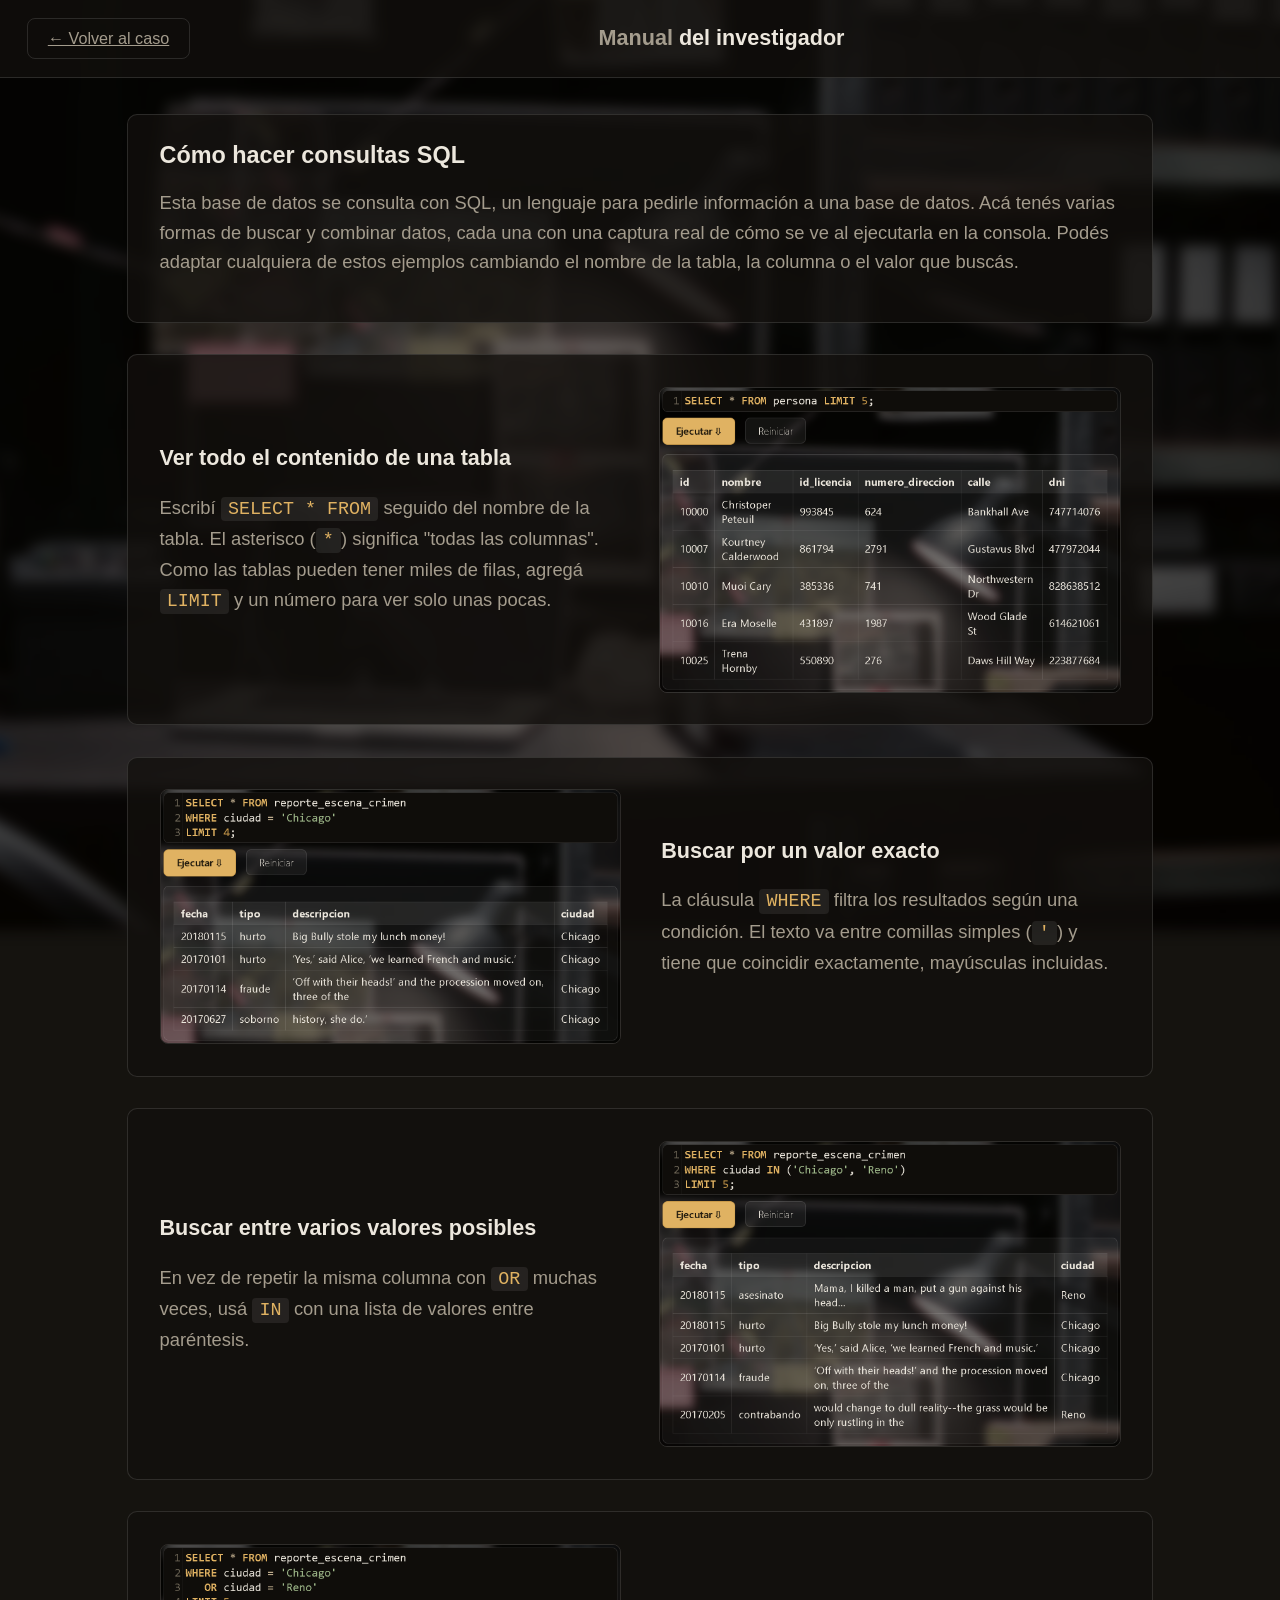
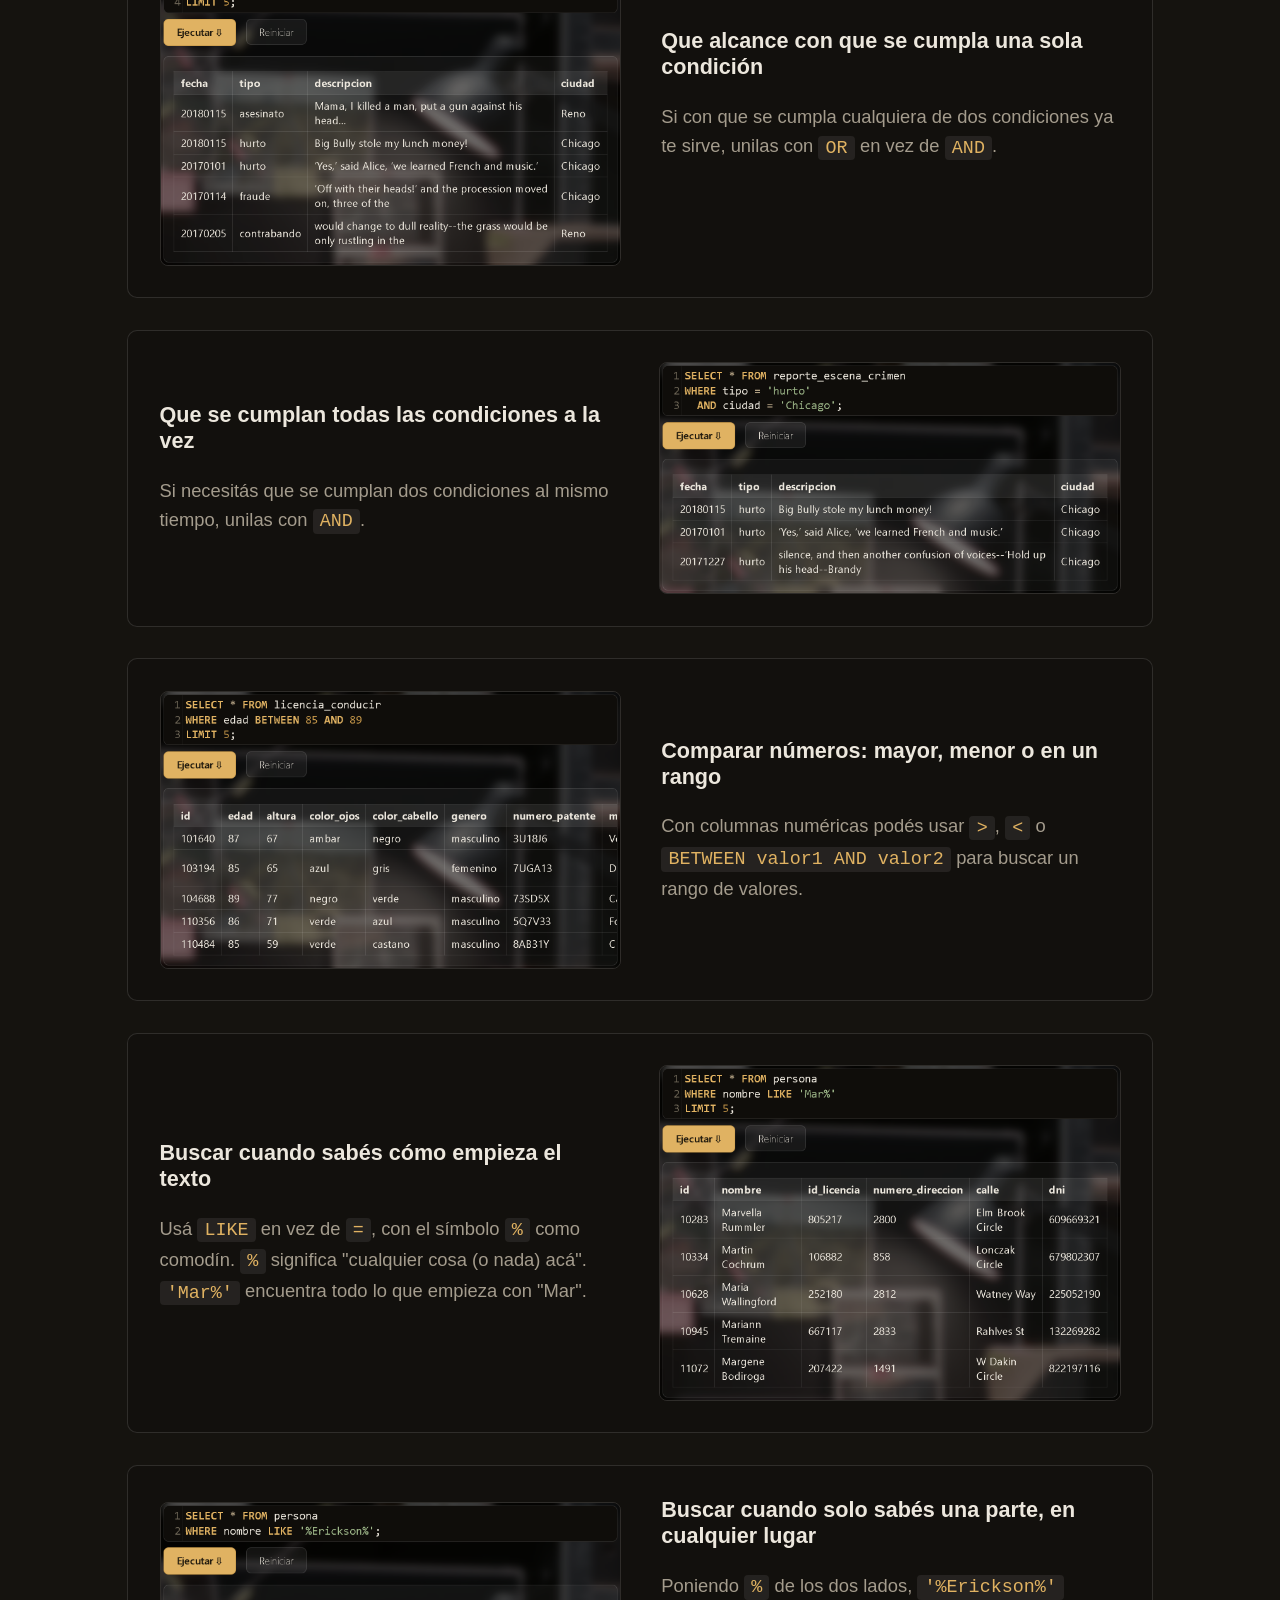
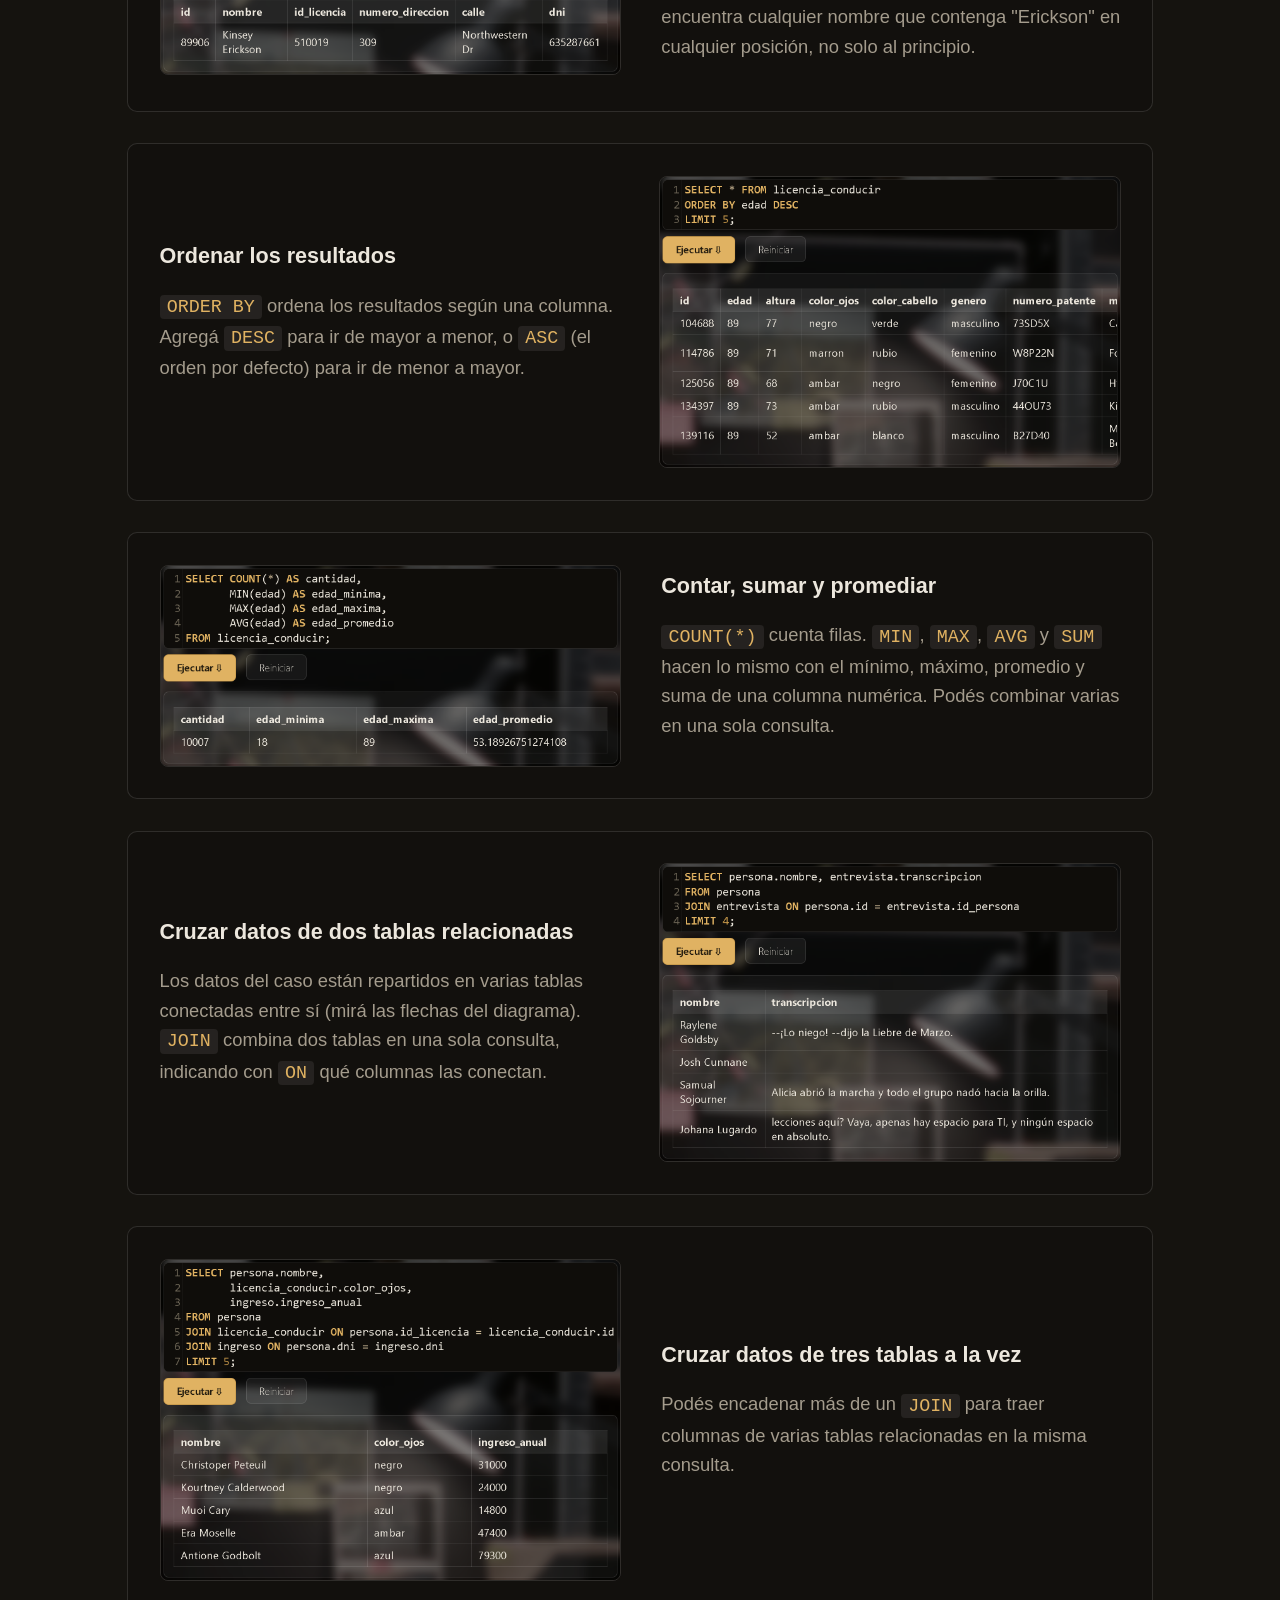
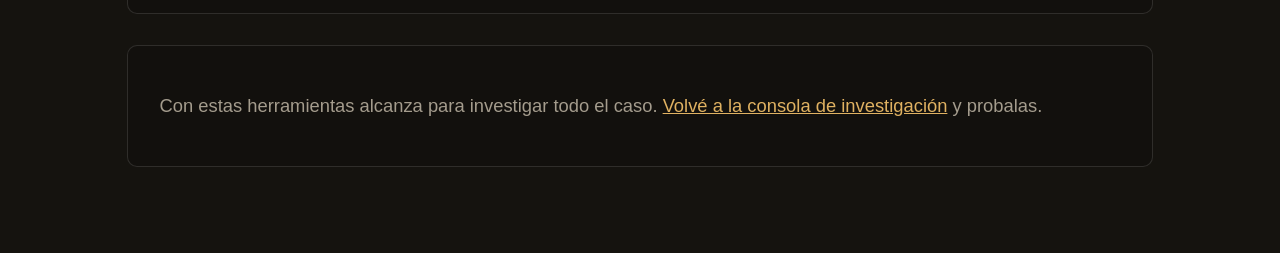
==== commit 8d4b6b8d: "Quitar el footer de creditos del manual, dejarlo solo en la pagina principal Co-Authored-By: Claude " ====
--- a/manual.html
+++ b/manual.html
@@ -132,12 +132,6 @@
         </section>
     </main>
 
-    <footer class="case-footer">
-        <span>
-            Traducción al español no oficial del <a href="https://github.com/NUKnightLab/sql-mysteries">SQL Murder Mystery</a> original, creado por Joon Park y Cathy He en Knight Lab. Código bajo Licencia MIT, texto bajo Creative Commons CC BY-SA 4.0.
-        </span>
-    </footer>
-
 </body>
 
 </html>
--- a/css/theme.css
+++ b/css/theme.css
@@ -97,19 +97,6 @@
     font-weight: 600;
 }
 
-.landing-manual-link {
-    margin: 1rem 0 0;
-    font-size: 0.9rem;
-}
-
-.landing-manual-link a {
-    color: var(--text-dim);
-}
-
-.landing-manual-link a:hover {
-    color: var(--accent-strong);
-}
-
 /* ---------- Buttons ---------- */
 
 .btn {
@@ -203,10 +190,31 @@
     font-size: 0.9rem;
 }
 
-.case-header-actions {
-    display: flex;
-    gap: 0.75rem;
-    flex-wrap: wrap;
+/* ---------- Discreet help link ---------- */
+
+.help-fab {
+    position: fixed;
+    right: 1rem;
+    bottom: 1rem;
+    width: 2.1rem;
+    height: 2.1rem;
+    border-radius: 50%;
+    background: rgba(255, 255, 255, 0.05);
+    border: 1px solid var(--panel-border);
+    color: var(--text-dim);
+    display: flex;
+    align-items: center;
+    justify-content: center;
+    font-size: 1rem;
+    font-weight: 600;
+    text-decoration: none;
+    z-index: 500;
+    transition: background 0.15s ease, color 0.15s ease;
+}
+
+.help-fab:hover {
+    color: var(--text);
+    background: rgba(255, 255, 255, 0.1);
 }
 
 /* ---------- Two-panel layout: diagram + query console ---------- */
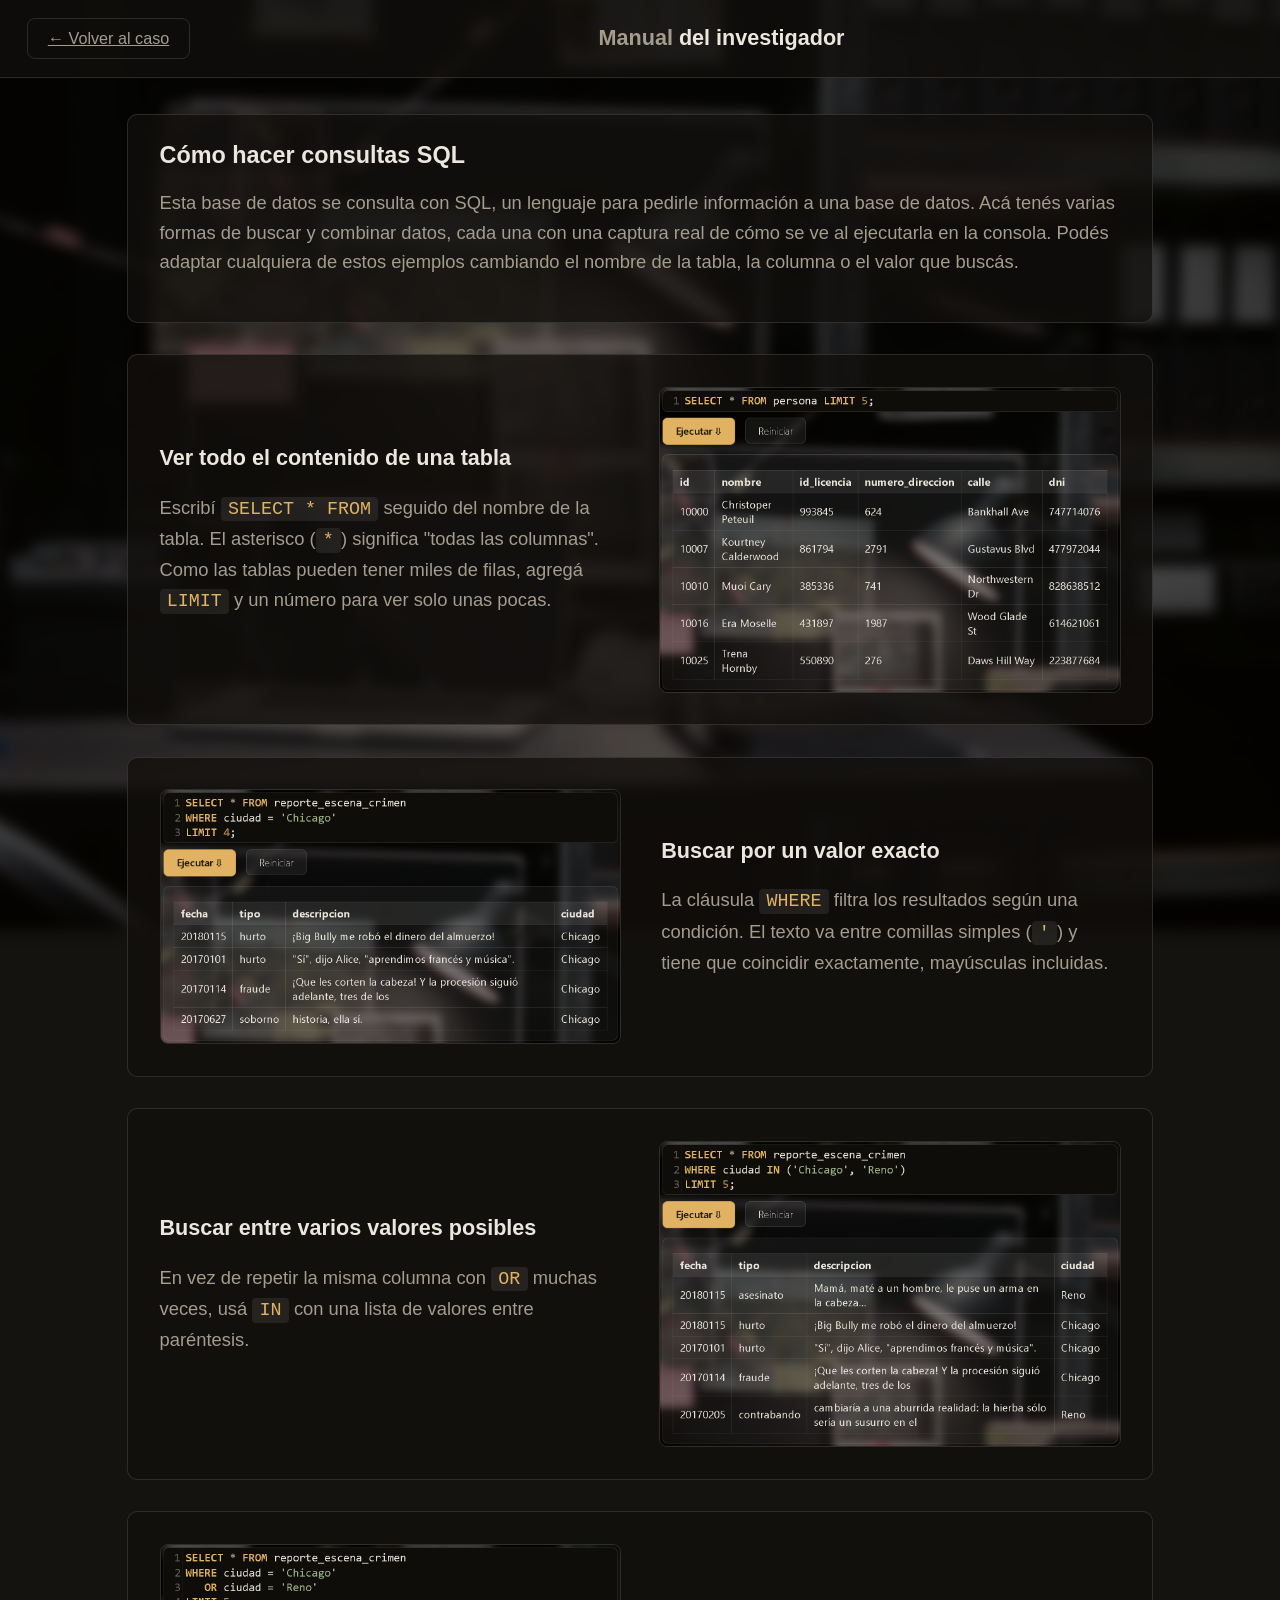
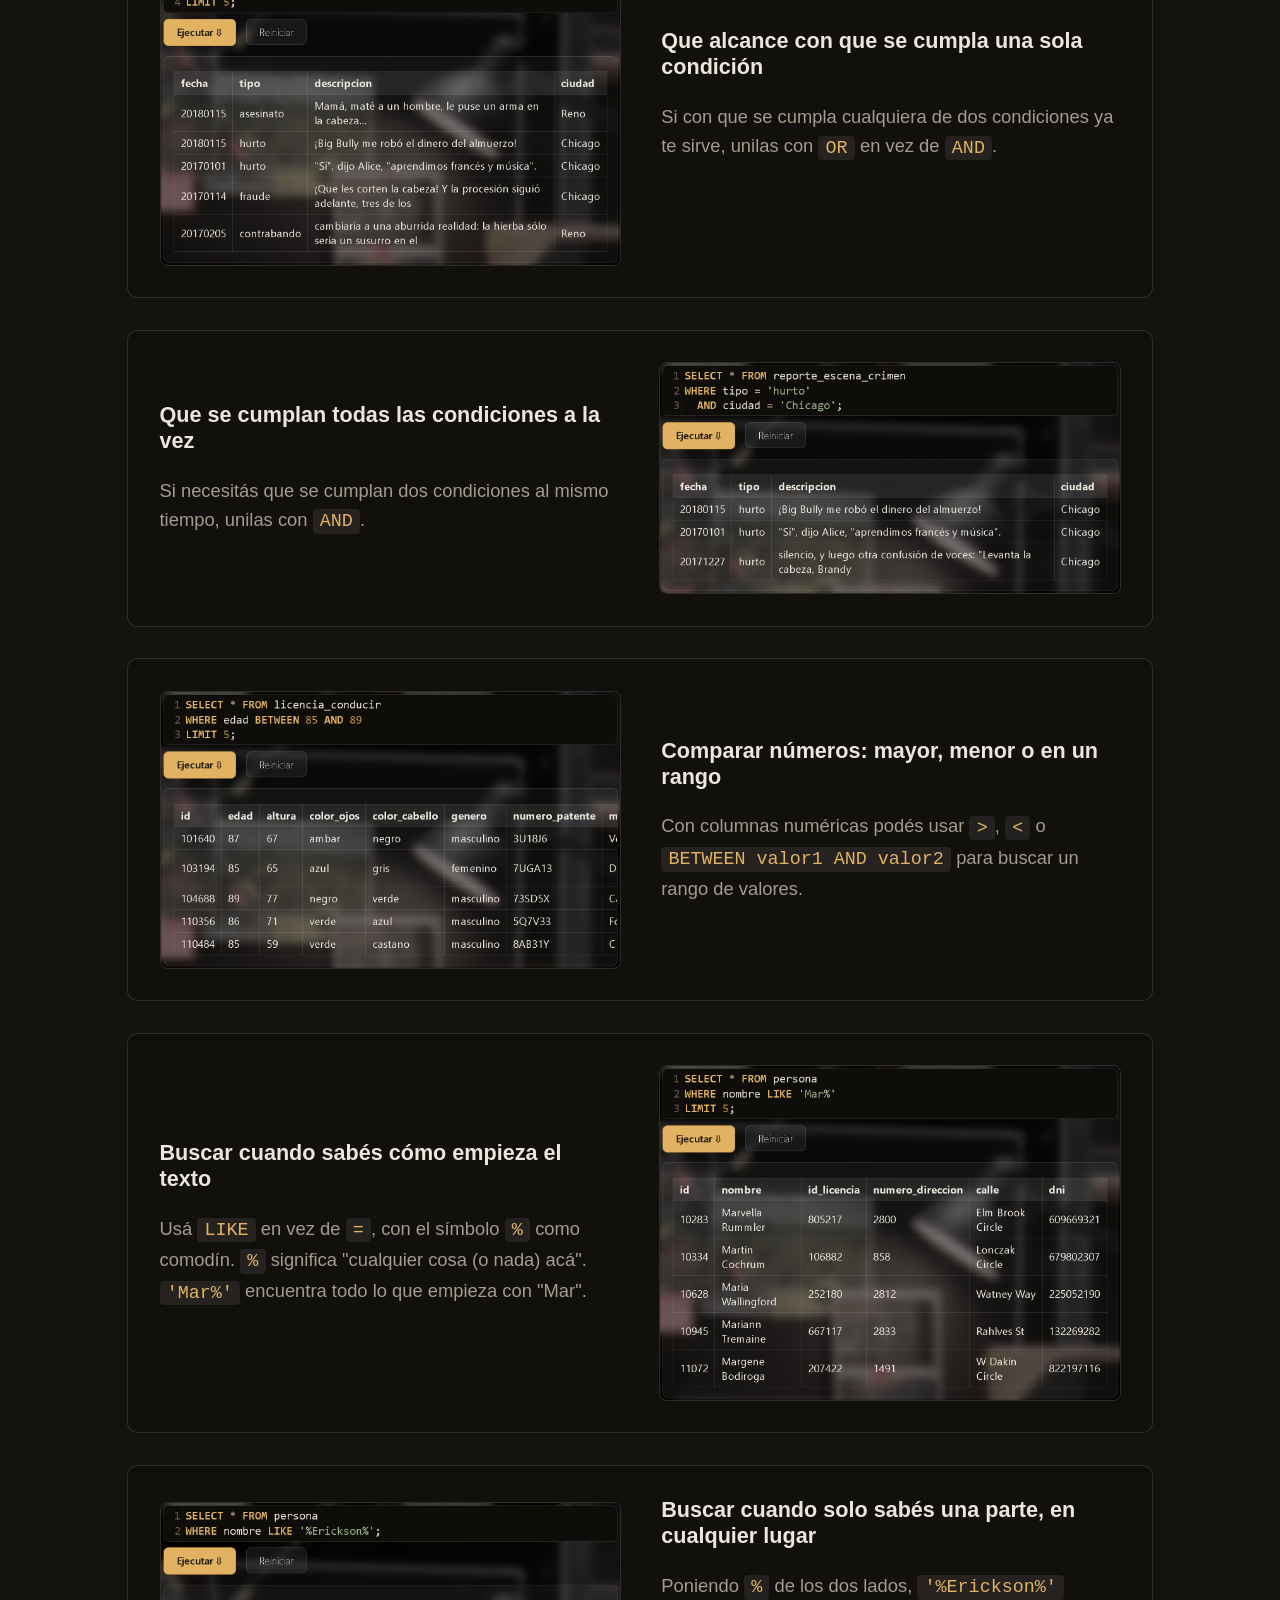
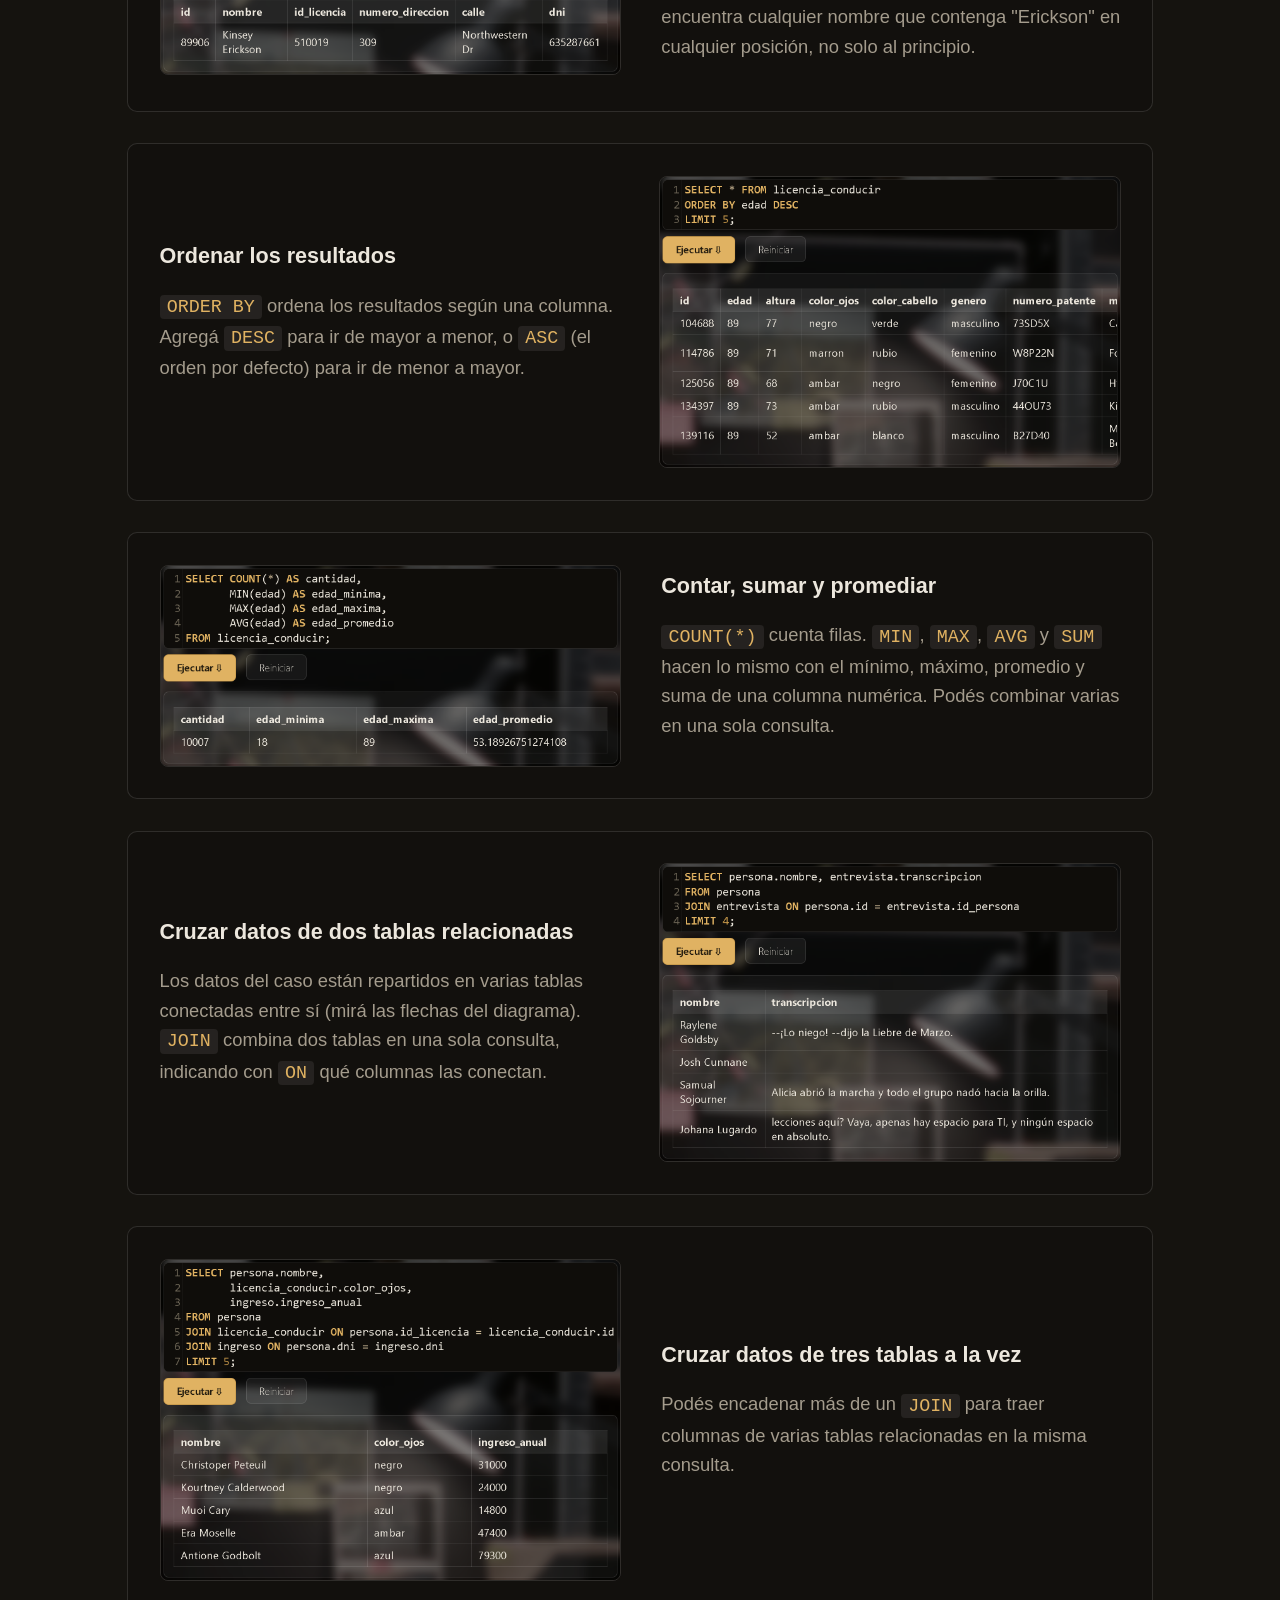
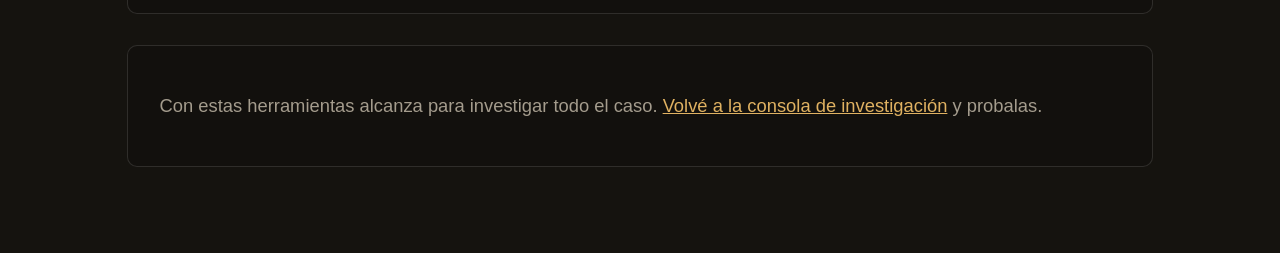
==== commit 27f29323: "Agregar favicon (lupa) para sacar el 404 de favicon.ico Usa un emoji de lupa como icono inline via d" ====
--- a/manual.html
+++ b/manual.html
@@ -6,6 +6,7 @@
     <meta name="viewport" content="width=device-width, initial-scale=1">
 
     <title>Manual del investigador — El Misterio del Asesinato en SQL</title>
+    <link rel="icon" href="data:image/svg+xml,<svg xmlns=%22http://www.w3.org/2000/svg%22 viewBox=%220 0 100 100%22><text y=%22.9em%22 font-size=%2290%22>🔍</text></svg>">
     <meta name="description" content="Guía simple de consultas SQL para investigar el caso, con ejemplos y capturas de cada una.">
 
     <link rel="stylesheet" href="css/main.css" />
--- a/css/theme.css
+++ b/css/theme.css
@@ -49,9 +49,16 @@
 #landing {
     min-height: 100vh;
     display: flex;
+    flex-direction: column;
     align-items: center;
     justify-content: center;
     padding: 3rem 1.25rem;
+}
+
+#landing .case-footer {
+    margin-top: 2rem;
+    background: transparent;
+    border-top: none;
 }
 
 .landing-card {
@@ -276,7 +283,6 @@
     min-height: 0;
     overflow: auto;
     border-radius: 8px;
-    background: #ffffff;
 }
 
 #schema-diagram {
